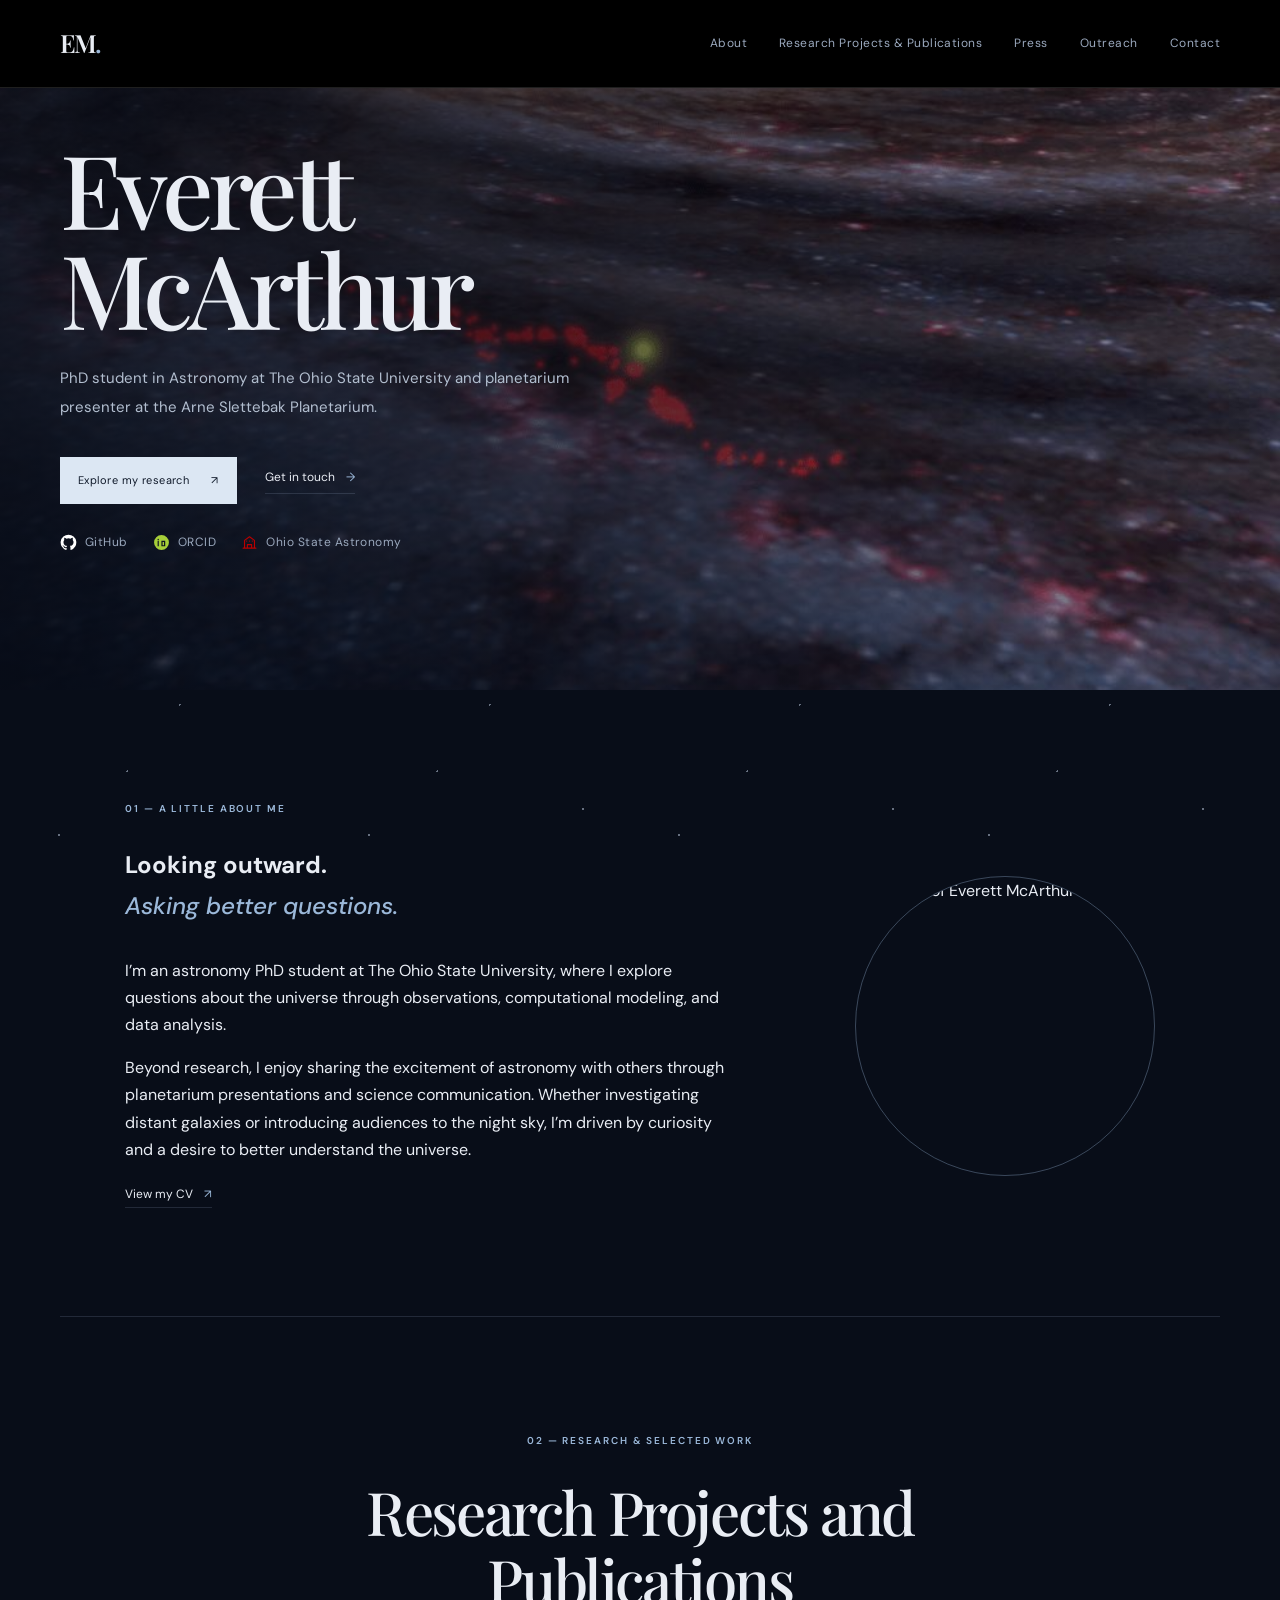
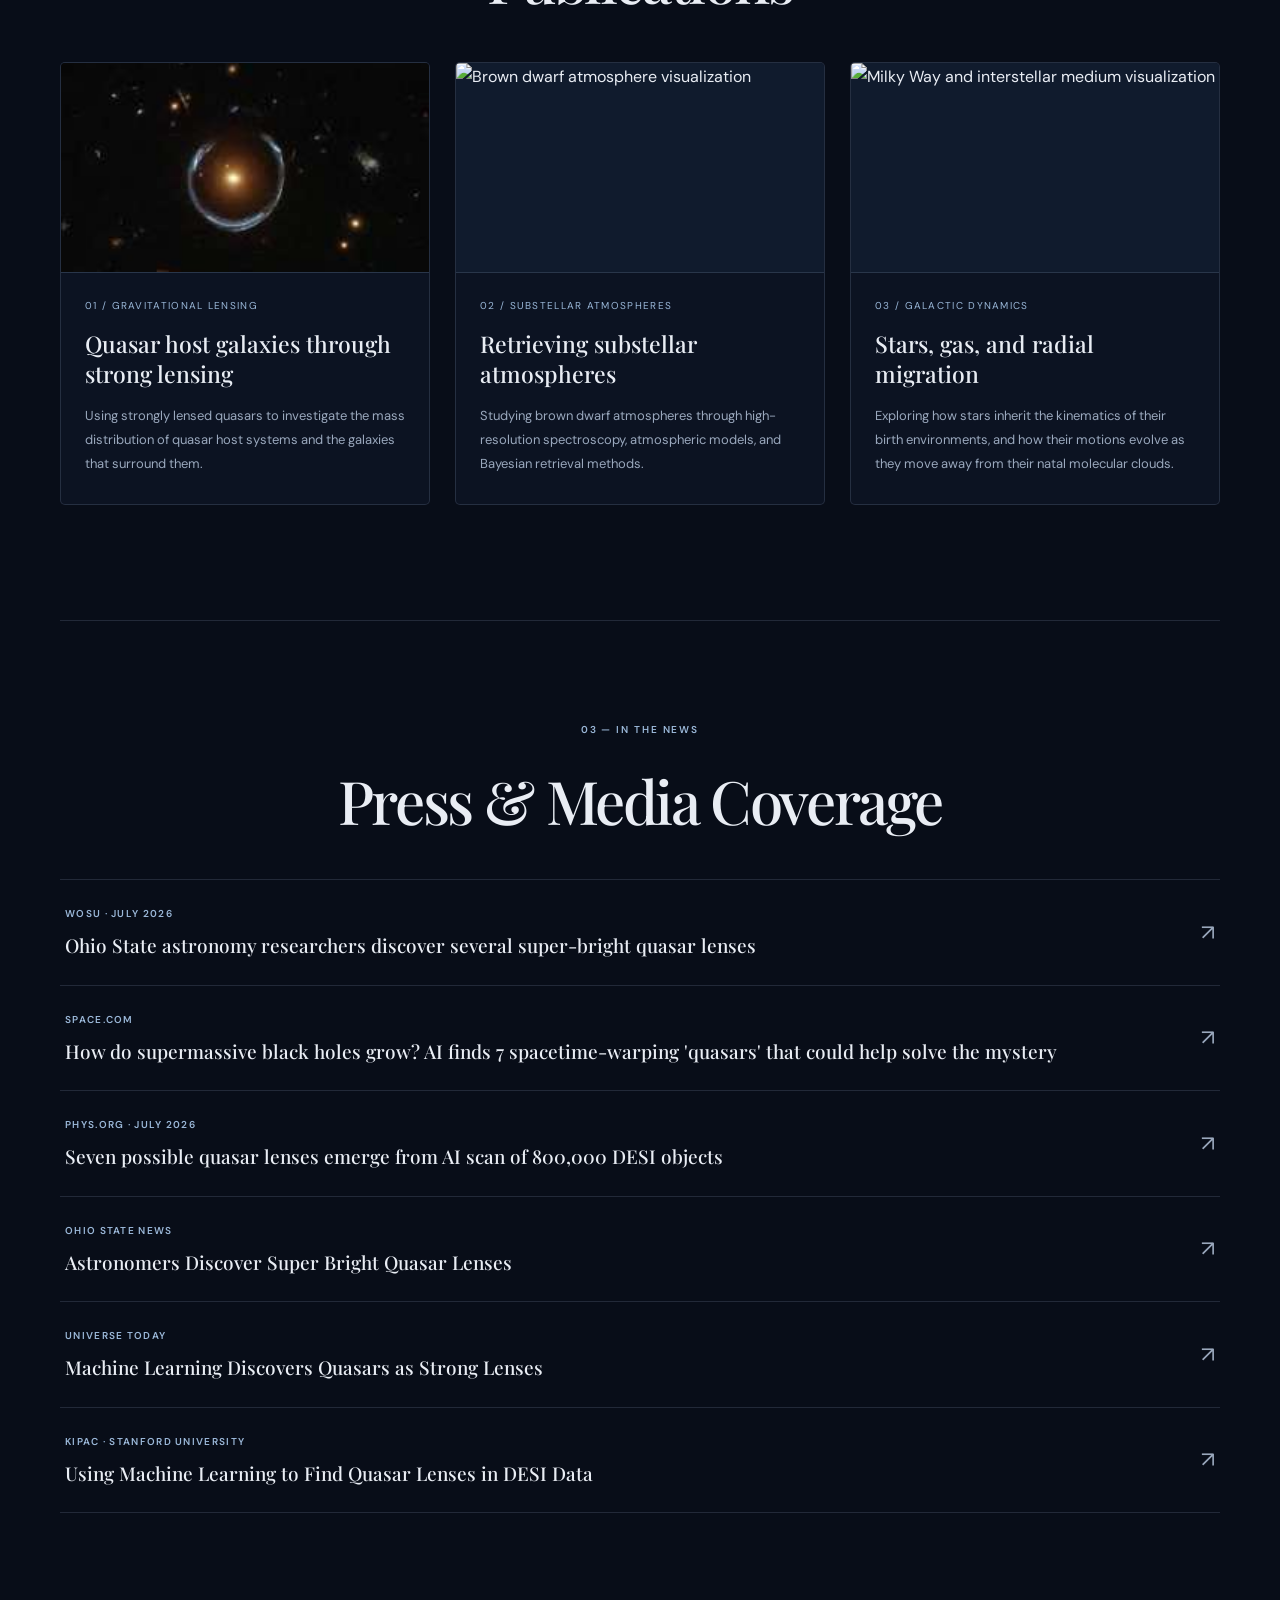
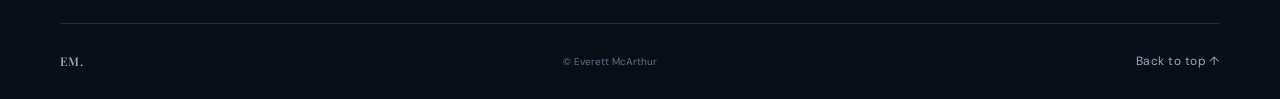
==== index.html @ ff9500bd "Replace contact link with email link and remove section" ====
<!doctype html>
<html lang="en">
<head>
  <meta charset="utf-8">
  <meta name="viewport" content="width=device-width, initial-scale=1">

  <meta name="description" content="Everett McArthur — astrophysics researcher exploring quasars, gravitational lensing, brown dwarfs, and galactic dynamics.">
  <meta name="author" content="Everett McArthur">
  <meta name="theme-color" content="#080d18">

  <meta property="og:title" content="Everett McArthur | Astrophysics">
  <meta property="og:description" content="Research, projects, and ideas in astrophysics.">
  <meta property="og:type" content="website">

  <title>Everett McArthur | Astrophysics</title>

  <link rel="icon" href="assets/favicon.svg" type="image/svg+xml">

  <link rel="preconnect" href="https://fonts.googleapis.com">
  <link rel="preconnect" href="https://fonts.gstatic.com" crossorigin>

  <link href="https://fonts.googleapis.com/css2?family=DM+Sans:wght@400;500;600&family=Playfair+Display:wght@500;600&display=swap" rel="stylesheet">

  <link rel="stylesheet" href="styles.css">
</head>

<body>

  <div class="starfield" aria-hidden="true"></div>

  <!-- HEADER -->
  <header class="site-header">
    <a class="wordmark" href="#home" aria-label="Everett McArthur home">
      EM<span>.</span>
    </a>

    <button class="menu-toggle" aria-label="Toggle navigation" aria-expanded="false">
      Menu
    </button>

    <nav class="nav" aria-label="Main navigation">
      <a href="#about">About</a>
      <a href="#research-projects">Research Projects & Publications</a>
      <a href="#press">Press</a>
      <a href="outreach.html">Outreach</a>
      <a href="mailto:mcarthur.56@osu.edu">Contact</a>
    </nav>
  </header>

  <main>

    <!-- HERO -->
    <section class="hero section-shell" id="home">

      <div class="hero-copy">

        <h1>
          Everett<br>
          McArthur
        </h1>

        <p class="hero-intro">
          PhD student in Astronomy at The Ohio State University and planetarium presenter at the Arne Slettebak Planetarium.
        </p>

        <div class="hero-actions">
          <a class="button button-primary" href="#research-projects">
            Explore my research <span aria-hidden="true">↗</span>
          </a>

          <a class="text-link" href="#contact">
            Get in touch <span aria-hidden="true">→</span>
          </a>
        </div>

        <div class="hero-socials">

          <a href="https://github.com/everettmcarthur"
             target="_blank" rel="noopener noreferrer"
             aria-label="GitHub">
            <svg viewBox="0 0 24 24" aria-hidden="true">
              <path fill="currentColor" d="M12 .9a11.1 11.1 0 0 0-3.51 21.63c.55.1.76-.24.76-.54v-2.1c-3.1.67-3.75-1.32-3.75-1.32-.5-1.28-1.24-1.62-1.24-1.62-1.01-.69.08-.68.08-.68 1.12.08 1.71 1.15 1.71 1.15 1 1.7 2.62 1.21 3.26.93.1-.72.39-1.21.71-1.49-2.48-.28-5.09-1.24-5.09-5.52 0-1.22.44-2.22 1.15-3-.12-.28-.5-1.42.11-2.96 0 0 .94-.3 3.05 1.15a10.6 10.6 0 0 1 5.55 0c2.11-1.45 3.05-1.15 3.05-1.15.61 1.54.23 2.68.11 2.96.72.78 1.15 1.78 1.15 3 0 4.29-2.61 5.23-5.1 5.51.4.35.76 1.02.76 2.06v3.05c0 .3.2.65.77.54A11.1 11.1 0 0 0 12 .9Z"/>
            </svg>
            <span>GitHub</span>
          </a>

          <a href="https://orcid.org/0009-0005-6918-034X"
             target="_blank" rel="noopener noreferrer"
             aria-label="ORCID">
            <svg viewBox="0 0 24 24" aria-hidden="true">
              <path fill="currentColor" d="M12 1.5a10.5 10.5 0 1 0 0 21 10.5 10.5 0 0 0 0-21ZM8.2 17.4H6.5V9.7h1.7v7.7ZM7.35 8.7a1 1 0 1 1 0-2 1 1 0 0 1 0 2Zm9.9 8.7h-5.4V9.7h5.4v7.7Zm-1.7-6.2h-2v4.7h2v-4.7Z"/>
            </svg>
            <span>ORCID</span>
          </a>

          <a href="https://astronomy.osu.edu/people/mcarthur.56"
             target="_blank" rel="noopener noreferrer"
             aria-label="Ohio State Astronomy profile">
            <svg viewBox="0 0 24 24" aria-hidden="true">
              <path fill="none" stroke="currentColor" stroke-width="1.6" stroke-linecap="round" stroke-linejoin="round" d="M3 20h18M5 20V9l7-5 7 5v11M9 20v-5h6v5M8 10h.01M12 10h.01M16 10h.01"/>
            </svg>
            <span>Ohio State Astronomy</span>
          </a>

        </div>

      </div>

    </section>


    <!-- ABOUT -->
    <section class="about-section section-shell" id="about">

      <p class="section-kicker">01 — A LITTLE ABOUT ME</p>

      <div class="about-grid">

        <div class="about-copy">

          <h2>
            Looking outward.<br>
            <em>Asking better questions.</em>
          </h2>

          <div class="body-copy">

            <p>
              I’m an astronomy PhD student at The Ohio State University,
              where I explore questions about the universe through
              observations, computational modeling, and data analysis.
            </p>

            <p>
              Beyond research, I enjoy sharing the excitement of astronomy
              with others through planetarium presentations and science
              communication. Whether investigating distant galaxies or
              introducing audiences to the night sky, I’m driven by curiosity
              and a desire to better understand the universe.
            </p>

            <a class="text-link"
               href="assets/everett-mcarthur-cv.pdf"
               target="_blank"
               rel="noopener noreferrer">
              View my CV <span aria-hidden="true">↗</span>
            </a>

          </div>

        </div>

        <div class="about-visual">
          <div class="profile-frame">
            <img
              src="assets/profile.jpeg"
              alt="Portrait of Everett McArthur"
              class="profile-photo"
              loading="lazy"
            >
          </div>
        </div>

      </div>

    </section>


    <!-- RESEARCH PROJECTS AND PUBLICATIONS -->
    <section class="research-projects section-shell" id="research-projects">

      <div class="section-heading">

        <p class="section-kicker">02 — RESEARCH & SELECTED WORK</p>

        <h2>
          Research Projects and Publications
        </h2>

      </div>

      <!-- RESEARCH CARD GRID -->
      <div class="research-publication-grid">

        <!-- PROJECT 1 -->
        <article class="research-card">

          <div class="research-card-image">
            <img
              src="assets/quasar-lensing.jpg"
              alt="Quasar gravitational lensing visualization"
              loading="lazy"
            >
          </div>

          <div class="research-card-content">
            <span class="project-index">01 / GRAVITATIONAL LENSING</span>

            <h3>Quasar host galaxies through strong lensing</h3>

            <p>
              Using strongly lensed quasars to investigate the mass
              distribution of quasar host systems and the galaxies
              that surround them.
            </p>
          </div>

        </article>


        <!-- PROJECT 2 -->
        <article class="research-card">

          <div class="research-card-image">
            <img
              src="assets/brown-dwarf.jpg"
              alt="Brown dwarf atmosphere visualization"
              loading="lazy"
            >
          </div>

          <div class="research-card-content">
            <span class="project-index">02 / SUBSTELLAR ATMOSPHERES</span>

            <h3>Retrieving substellar atmospheres</h3>

            <p>
              Studying brown dwarf atmospheres through high-resolution
              spectroscopy, atmospheric models, and Bayesian retrieval
              methods.
            </p>
          </div>

        </article>


        <!-- PROJECT 3 -->
        <article class="research-card">

          <div class="research-card-image">
            <img
              src="assets/galactic-dynamics.jpg"
              alt="Milky Way and interstellar medium visualization"
              loading="lazy"
            >
          </div>

          <div class="research-card-content">
            <span class="project-index">03 / GALACTIC DYNAMICS</span>

            <h3>Stars, gas, and radial migration</h3>

            <p>
              Exploring how stars inherit the kinematics of their birth
              environments, and how their motions evolve as they move
              away from their natal molecular clouds.
            </p>
          </div>

        </article>

      </div>

    </section>


    <!-- PRESS & MEDIA -->
    <section class="press section-shell" id="press">

      <div class="section-heading">

        <p class="section-kicker">03 — IN THE NEWS</p>

        <h2>
          Press & Media Coverage
        </h2>

      </div>

      <div class="press-list">

        <article class="press-item">
          <div class="press-content">
            <span class="press-source">WOSU · JULY 2026</span>
            <h3>
              <a href="https://www.wosu.org/2026-07-30/ohio-state-astronomy-researchers-discover-several-super-bright-quasar-lenses?_amp=true"
                 target="_blank" rel="noopener noreferrer">
                Ohio State astronomy researchers discover several super-bright quasar lenses
              </a>
            </h3>
          </div>
          <a class="press-link"
             href="https://www.wosu.org/2026-07-30/ohio-state-astronomy-researchers-discover-several-super-bright-quasar-lenses?_amp=true"
             target="_blank" rel="noopener noreferrer"
             aria-label="Read WOSU article">↗</a>
        </article>

        <article class="press-item">
          <div class="press-content">
            <span class="press-source">SPACE.COM</span>
            <h3>
              <a href="https://www.space.com/astronomy/black-holes/how-do-supermassive-black-holes-grow-ai-finds-7-spacetime-warping-quasars-that-could-help-solve-the-mystery"
                 target="_blank" rel="noopener noreferrer">
                How do supermassive black holes grow? AI finds 7 spacetime-warping 'quasars' that could help solve the mystery
              </a>
            </h3>
          </div>
          <a class="press-link"
             href="https://www.space.com/astronomy/black-holes/how-do-supermassive-black-holes-grow-ai-finds-7-spacetime-warping-quasars-that-could-help-solve-the-mystery"
             target="_blank" rel="noopener noreferrer"
             aria-label="Read Space.com article">↗</a>
        </article>

        <article class="press-item">
          <div class="press-content">
            <span class="press-source">PHYS.ORG · JULY 2026</span>
            <h3>
              <a href="https://phys.org/news/2026-07-quasar-lenses-emerge-ai-scan.html/"
                 target="_blank" rel="noopener noreferrer">
                Seven possible quasar lenses emerge from AI scan of 800,000 DESI objects
              </a>
            </h3>
          </div>
          <a class="press-link"
             href="https://phys.org/news/2026-07-quasar-lenses-emerge-ai-scan.html/"
             target="_blank" rel="noopener noreferrer"
             aria-label="Read Phys.org article">↗</a>
        </article>

        <article class="press-item">
          <div class="press-content">
            <span class="press-source">OHIO STATE NEWS</span>
            <h3>
              <a href="https://news.osu.edu/astronomers-discover-super-bright-quasar-lenses/"
                 target="_blank" rel="noopener noreferrer">
                Astronomers Discover Super Bright Quasar Lenses
              </a>
            </h3>
          </div>
          <a class="press-link"
             href="https://news.osu.edu/astronomers-discover-super-bright-quasar-lenses/"
             target="_blank" rel="noopener noreferrer"
             aria-label="Read Ohio State article">↗</a>
        </article>

        <article class="press-item">
          <div class="press-content">
            <span class="press-source">UNIVERSE TODAY</span>
            <h3>
              <a href="https://www.universetoday.com/articles/machine-learning-discovers-quasars-acting-as-lenses"
                 target="_blank" rel="noopener noreferrer">
                Machine Learning Discovers Quasars as Strong Lenses
              </a>
            </h3>
          </div>
          <a class="press-link"
             href="https://www.universetoday.com/articles/machine-learning-discovers-quasars-acting-as-lenses"
             target="_blank" rel="noopener noreferrer"
             aria-label="Read Universe Today article">↗</a>
        </article>

        <article class="press-item">
          <div class="press-content">
            <span class="press-source">KIPAC · STANFORD UNIVERSITY</span>
            <h3>
              <a href="https://kipac.stanford.edu/news/using-machine-learning-find-quasar-lenses-desi-data"
                 target="_blank" rel="noopener noreferrer">
                Using Machine Learning to Find Quasar Lenses in DESI Data
              </a>
            </h3>
          </div>
          <a class="press-link"
             href="https://kipac.stanford.edu/news/using-machine-learning-find-quasar-lenses-desi-data"
             target="_blank" rel="noopener noreferrer"
             aria-label="Read KIPAC article">↗</a>
        </article>

      </div>

    </section>
  </main>


  <!-- FOOTER -->
  <footer class="site-footer">

    <a class="wordmark" href="#home">
      EM<span>.</span>
    </a>

    <p>© <span id="year"></span> Everett McArthur</p>

    <a href="#home">Back to top ↑</a>

  </footer>

  <script src="script.js"></script>

</body>
</html>
---- styles.css ----
:root {
  --bg: #080d18;
  --bg-soft: #0d1524;
  --panel: #101b2d;
  --text: #e9edf4;
  --muted: #9aa8bd;
  --dim: #64738a;
  --line: rgba(173, 194, 224, .16);
  --accent: #9bb8d9;
  --serif: "Playfair Display", Georgia, serif;
  --sans: "DM Sans", Arial, sans-serif;
  --max: 1160px;
}

/* GLOBAL */
* {
  box-sizing: border-box;
}

html {
  scroll-behavior: smooth;
}

body {
  margin: 0;
  background: var(--bg);
  color: var(--text);
  font-family: var(--sans);
  line-height: 1.7;
  overflow-x: hidden;
}

a {
  color: inherit;
  text-decoration: none;
}

h1, h2, h3, p {
  margin-top: 0;
}

h1 em, h2 em {
  color: var(--accent);
  font-weight: 500;
}

.section-shell {
  width: min(var(--max), calc(100% - 64px));
  margin-left: auto;
  margin-right: auto;
}

/* STARFIELD */
.starfield {
  position: fixed;
  inset: 0;
  pointer-events: none;
  z-index: -1;
  opacity: .45;
  background-image:
    radial-gradient(1px 1px at 8% 14%, #dce8ff 99%, transparent),
    radial-gradient(1px 1px at 72% 21%, #dce8ff 99%, transparent),
    radial-gradient(1px 1px at 41% 66%, #dce8ff 99%, transparent),
    radial-gradient(1px 1px at 88% 79%, #dce8ff 99%, transparent),
    radial-gradient(1px 1px at 19% 88%, #dce8ff 99%, transparent),
    radial-gradient(1px 1px at 58% 43%, #dce8ff 99%, transparent);
  background-size: 310px 290px;
}

/* HEADER */
.site-header {
  width: 100%;
  height: 88px;
  margin: 0;
  padding: 0 max(32px, calc((100vw - 1160px) / 2));
  display: flex;
  align-items: center;
  justify-content: space-between;
  background: #000;
  border-bottom: 1px solid rgba(255, 255, 255, .12);
  position: fixed;
  top: 0;
  left: 0;
  right: 0;
  z-index: 1000;
}

.wordmark {
  font-family: var(--serif);
  font-size: 25px;
  letter-spacing: -.08em;
  font-weight: 600;
}

.wordmark span {
  color: var(--accent);
}

.nav {
  display: flex;
  gap: 32px;
}

.nav a,
.site-footer a {
  color: var(--muted);
  font-size: 12px;
  letter-spacing: .04em;
  transition: color .2s;
}

.nav a:hover,
.site-footer a:hover {
  color: var(--text);
}

.menu-toggle {
  display: none;
  background: none;
  border: 1px solid var(--line);
  color: var(--text);
  padding: 8px 12px;
  border-radius: 3px;
}
/* HERO */
.hero {
  min-height: 690px;
  position: relative;
  display: flex;
  align-items: center;
  padding: 80px 65px;
  isolation: isolate;
  background-image:
    linear-gradient(
      90deg,
      rgba(8, 13, 24, .88) 0%,
      rgba(8, 13, 24, .65) 48%,
      rgba(8, 13, 24, .22) 100%
    ),
    url("assets/milky-way.jpg");
  background-size: cover;
  background-position: center 48%;
  background-repeat: no-repeat;
}

.hero-copy {
  position: relative;
  z-index: 2;
  max-width: 700px;
}

h1 {
  font: 500 clamp(64px, 8vw, 108px)/.98 var(--serif);
  letter-spacing: -.055em;
  margin: 0 0 26px;
}

.hero-intro {
  color: #b3bfd0;
  max-width: 510px;
  font-size: 15px;
  line-height: 1.9;
}

.hero-actions {
  display: flex;
  align-items: center;
  gap: 28px;
  margin-top: 36px;
}

.button {
  display: inline-flex;
  gap: 22px;
  align-items: center;
  padding: 13px 17px;
  font-size: 11px;
  letter-spacing: .04em;
  border: 1px solid var(--line);
  transition: .2s;
}

.button-primary {
  background: #dce7f3;
  color: #101a2a;
  border-color: #dce7f3;
}

.button-primary:hover {
  background: white;
  transform: translateY(-2px);
}

.text-link {
  color: var(--text);
  font-size: 12px;
  border-bottom: 1px solid var(--line);
  padding-bottom: 5px;
}

.text-link span {
  color: var(--accent);
  margin-left: 8px;
}

/* HERO SOCIAL LINKS */
.hero-socials {
  display: flex;
  align-items: center;
  flex-wrap: wrap;
  gap: 25px;
  margin-top: 28px;
}

.hero-socials a {
  display: inline-flex;
  align-items: center;
  gap: 8px;
  color: var(--muted);
  font-size: 12px;
  letter-spacing: .04em;
  transition: color .25s ease;
}

.hero-socials a:hover {
  color: var(--accent);
}

.hero-socials svg {
  width: 17px;
  height: 17px;
  flex-shrink: 0;
}

.hero-socials a:nth-child(1) svg {
  color: #ffffff;
}

.hero-socials a:nth-child(2) svg {
  color: #A6CE39;
}

.hero-socials a:nth-child(3) svg {
  color: #BB0000;
}

.hero-socials a:hover svg {
  filter: brightness(1.25);
}

/* SECTION LABELS */
.section-kicker {
  color: var(--accent);
  font-size: 10px;
  letter-spacing: .19em;
  font-weight: 600;
  margin-bottom: 28px;
}

/* ABOUT SECTION */
.about-section {
  padding: 110px 65px;
}

.about-grid {
  display: grid;
  grid-template-columns: 1.3fr 0.7fr;
  align-items: center;
  gap: 80px;
  max-width: 1160px;
  margin: 0 auto;
}

.about-copy {
  text-align: left;
  max-width: 680px;
}

.about-copy h2 {
  margin-bottom: 30px;
}

.about-visual {
  display: flex;
  justify-content: flex-end;
  align-items: center;
}

.profile-frame {
  width: 300px;
  height: 300px;
  border-radius: 50%;
  overflow: hidden;
  border: 1px solid rgba(155, 184, 217, 0.35);
}

.profile-photo {
  width: 100%;
  height: 100%;
  display: block;
  object-fit: cover;
  object-position: center 35%;
}

/* MOBILE */
@media (max-width: 768px) {
  .about-grid {
    grid-template-columns: 1fr;
    gap: 40px;
  }

  .about-visual {
    justify-content: center;
  }

  .profile-frame {
    width: 240px;
    height: 240px;
  }

  .about-section {
    padding: 75px 25px;
  }
}

/* RESEARCH PROJECTS */
.research-projects {
  padding-top: 115px;
  padding-bottom: 115px;
  border-top: 1px solid var(--line);
}

.research-projects .section-heading {
  max-width: 850px;
  margin: 0 auto 48px;
  text-align: center;
}

.section-heading h2 {
  font: 500 clamp(38px, 5vw, 60px)/1.14 var(--serif);
  letter-spacing: -.04em;
  margin: 25px 0 0;
}

.research-publication-grid {
  display: grid;
  grid-template-columns: repeat(3, minmax(0, 1fr));
  gap: 25px;
  align-items: stretch;
}

.research-card {
  overflow: hidden;
  display: flex;
  flex-direction: column;
  min-width: 0;
  border: 1px solid var(--line);
  border-radius: 5px;
  background: rgba(14, 23, 39, .72);
  transition: transform .25s ease, border-color .25s ease;
}

.research-card:hover {
  transform: translateY(-5px);
  border-color: rgba(140, 170, 205, .5);
}

.research-card-image {
  width: 100%;
  height: 210px;
  overflow: hidden;
  background: var(--panel);
  border-bottom: 1px solid var(--line);
}

.research-card-image img {
  display: block;
  width: 100%;
  height: 100%;
  object-fit: cover;
  transition: transform .4s ease;
}

.research-card:hover .research-card-image img {
  transform: scale(1.04);
}

.research-card-content {
  padding: 25px 24px 28px;
  flex: 1;
}

.project-index {
  display: block;
  color: var(--accent);
  font-size: 10px;
  letter-spacing: 1.3px;
  line-height: 1.6;
}

.research-card-content h3 {
  font: 500 23px/1.3 var(--serif);
  margin: 15px 0;
}

.research-card-content p {
  color: var(--muted);
  font-size: 13px;
  line-height: 1.85;
  margin-bottom: 0;
}

/* PRESS & MEDIA */
.press {
  padding-top: 100px;
  padding-bottom: 110px;
  border-top: 1px solid var(--line);
}

.press .section-heading {
  text-align: center;
  margin-bottom: 45px;
}

.press-list {
  margin-top: 45px;
  border-top: 1px solid var(--line);
}

.press-item {
  display: flex;
  align-items: center;
  justify-content: space-between;
  gap: 25px;
  padding: 25px 5px;
  border-bottom: 1px solid var(--line);
  transition: padding .25s ease;
}

.press-item:hover {
  padding-left: 12px;
  padding-right: 12px;
}

.press-source {
  display: block;
  margin-bottom: 9px;
  color: var(--accent);
  font-size: 10px;
  font-weight: 600;
  letter-spacing: .13em;
}

.press-item h3 {
  margin: 0;
  font-family: var(--serif);
  font-size: 19px;
  font-weight: 500;
  line-height: 1.5;
}

.press-item h3 a {
  color: var(--text);
  transition: color .25s ease;
}

.press-item h3 a:hover {
  color: var(--accent);
}

.press-link {
  flex-shrink: 0;
  color: var(--muted);
  font-size: 22px;
  transition: color .25s ease, transform .25s ease;
}

.press-link:hover {
  color: var(--accent);
  transform: translate(3px, -3px);
}

/* OUTREACH */
.outreach {
  padding-top: 90px;
  padding-bottom: 110px;
  border-top: 1px solid var(--line);
}

.outreach-grid {
  display: grid;
  grid-template-columns: minmax(0, 1fr) minmax(0, 1fr);
  gap: 65px;
  align-items: center;
}

.outreach-image {
  width: 100%;
  overflow: hidden;
  border: 1px solid var(--line);
  border-radius: 4px;
  background: var(--panel);
}

.outreach-image img {
  display: block;
  width: 100%;
  height: 390px;
  object-fit: cover;
  object-position: center;
}

.outreach-copy h2 {
  margin-top: 0;
  margin-bottom: 25px;
  font: 500 42px/1.2 var(--serif);
}

.outreach-copy .body-copy {
  max-width: none;
}

.outreach-copy .body-copy p {
  color: var(--muted);
  font-size: 14px;
  line-height: 1.9;
  margin-bottom: 18px;
}

/* CONTACT */
.contact {
  padding-top: 115px;
  padding-bottom: 115px;
  border-top: 1px solid var(--line);
}

.contact-inner {
  max-width: 650px;
  margin: 28px auto 0;
  text-align: center;
}

.contact-inner h2 {
  font: 500 clamp(38px, 5vw, 60px)/1.14 var(--serif);
  letter-spacing: -.04em;
}

.contact-inner p {
  max-width: 420px;
  margin: 22px auto 28px;
  color: var(--muted);
  font-size: 13px;
}

/* FOOTER */
.site-footer {
  width: min(var(--max), calc(100% - 64px));
  margin: auto;
  padding: 27px 0;
  border-top: 1px solid var(--line);
  display: flex;
  align-items: center;
  justify-content: space-between;
}

.site-footer p {
  color: var(--dim);
  font-size: 10px;
  margin: 0;
}

/* TABLET */
@media (max-width: 950px) {
  .research-publication-grid {
    grid-template-columns: repeat(2, minmax(0, 1fr));
  }

  .about-grid {
    gap: 40px;
  }

  .about-visual .profile-frame {
    width: 250px;
    height: 250px;
  }
}

/* MOBILE */
@media (max-width: 760px) {
  .site-header,
  .section-shell,
  .site-footer {
    width: calc(100% - 40px);
  }
  .site-header {
    height: 72px;
    padding: 0 20px;
  }
  .menu-toggle {
    display: block;
  }

  .nav {
    display: none;
    position: absolute;
    z-index: 20;
    top: 72px;
    left: 20px;
    right: 20px;
    padding: 18px;
    background: #101b2d;
    border: 1px solid var(--line);
    flex-direction: column;
    gap: 16px;
  }

  .nav.open {
    display: flex;
  }

  .hero {
    min-height: 620px;
    padding: 65px 25px;
    background-position: center;
  }

  h1 {
    font-size: clamp(58px, 13vw, 82px);
  }

  .hero-intro {
    font-size: 14px;
  }

  .hero-actions {
    flex-wrap: wrap;
    gap: 20px;
  }

  .hero-socials {
    gap: 18px;
  }

  .about-section {
    padding-top: 70px;
    padding-bottom: 75px;
  }

  .about-grid {
    grid-template-columns: 1fr;
    gap: 35px;
  }

  .about-visual .profile-frame {
    width: 230px;
    height: 230px;
  }

  .research-projects,
  .press,
  .outreach,
  .contact {
    padding-top: 75px;
    padding-bottom: 75px;
  }

  .research-publication-grid {
    grid-template-columns: 1fr;
    gap: 22px;
  }

  .research-card-image {
    height: 220px;
  }

  .research-card-content h3 {
    font-size: 22px;
  }

  .press-item h3 {
    font-size: 16px;
  }

  .outreach-grid {
    grid-template-columns: 1fr;
    gap: 30px;
  }

  .outreach-image img {
    height: 300px;
  }

  .outreach-copy h2 {
    font-size: 34px;
  }

  .site-footer {
    flex-wrap: wrap;
    gap: 15px;
  }
}

/* FULL-BLEED HERO BACKGROUND */
.hero.section-shell {
  width: 100%;
  max-width: none;
  margin: 0;
  padding-left: max(32px, calc((100vw - 1160px) / 2));
  padding-right: max(32px, calc((100vw - 1160px) / 2));
  border-radius: 0;
}


/* DEDICATED OUTREACH PAGE */

.outreach-page {
  padding-top: 100px;
  padding-bottom: 120px;
  min-height: 75vh;
}

.outreach-page-title {
  font: 500 clamp(54px, 7vw, 88px)/1.08 var(--serif);
  letter-spacing: -.05em;
  margin-bottom: 65px;
}

.outreach-page-grid {
  display: grid;
  grid-template-columns: 1.1fr 0.9fr;
  gap: 65px;
  align-items: center;
}

.outreach-page-image {
  width: 100%;
  overflow: hidden;
  border: 1px solid var(--line);
  border-radius: 4px;
}

.outreach-page-image img {
  display: block;
  width: 100%;
  height: 480px;
  object-fit: cover;
  object-position: center;
}

.outreach-page-copy {
  max-width: 540px;
}

.outreach-page-copy p {
  color: var(--muted);
  font-size: 15px;
  line-height: 2;
  margin-bottom: 25px;
}

@media (max-width: 760px) {
  .outreach-page {
    padding-top: 75px;
    padding-bottom: 80px;
  }

  .outreach-page-title {
    margin-bottom: 40px;
  }

  .outreach-page-grid {
    grid-template-columns: 1fr;
    gap: 30px;
  }

  .outreach-page-image img {
    height: 320px;
  }
}
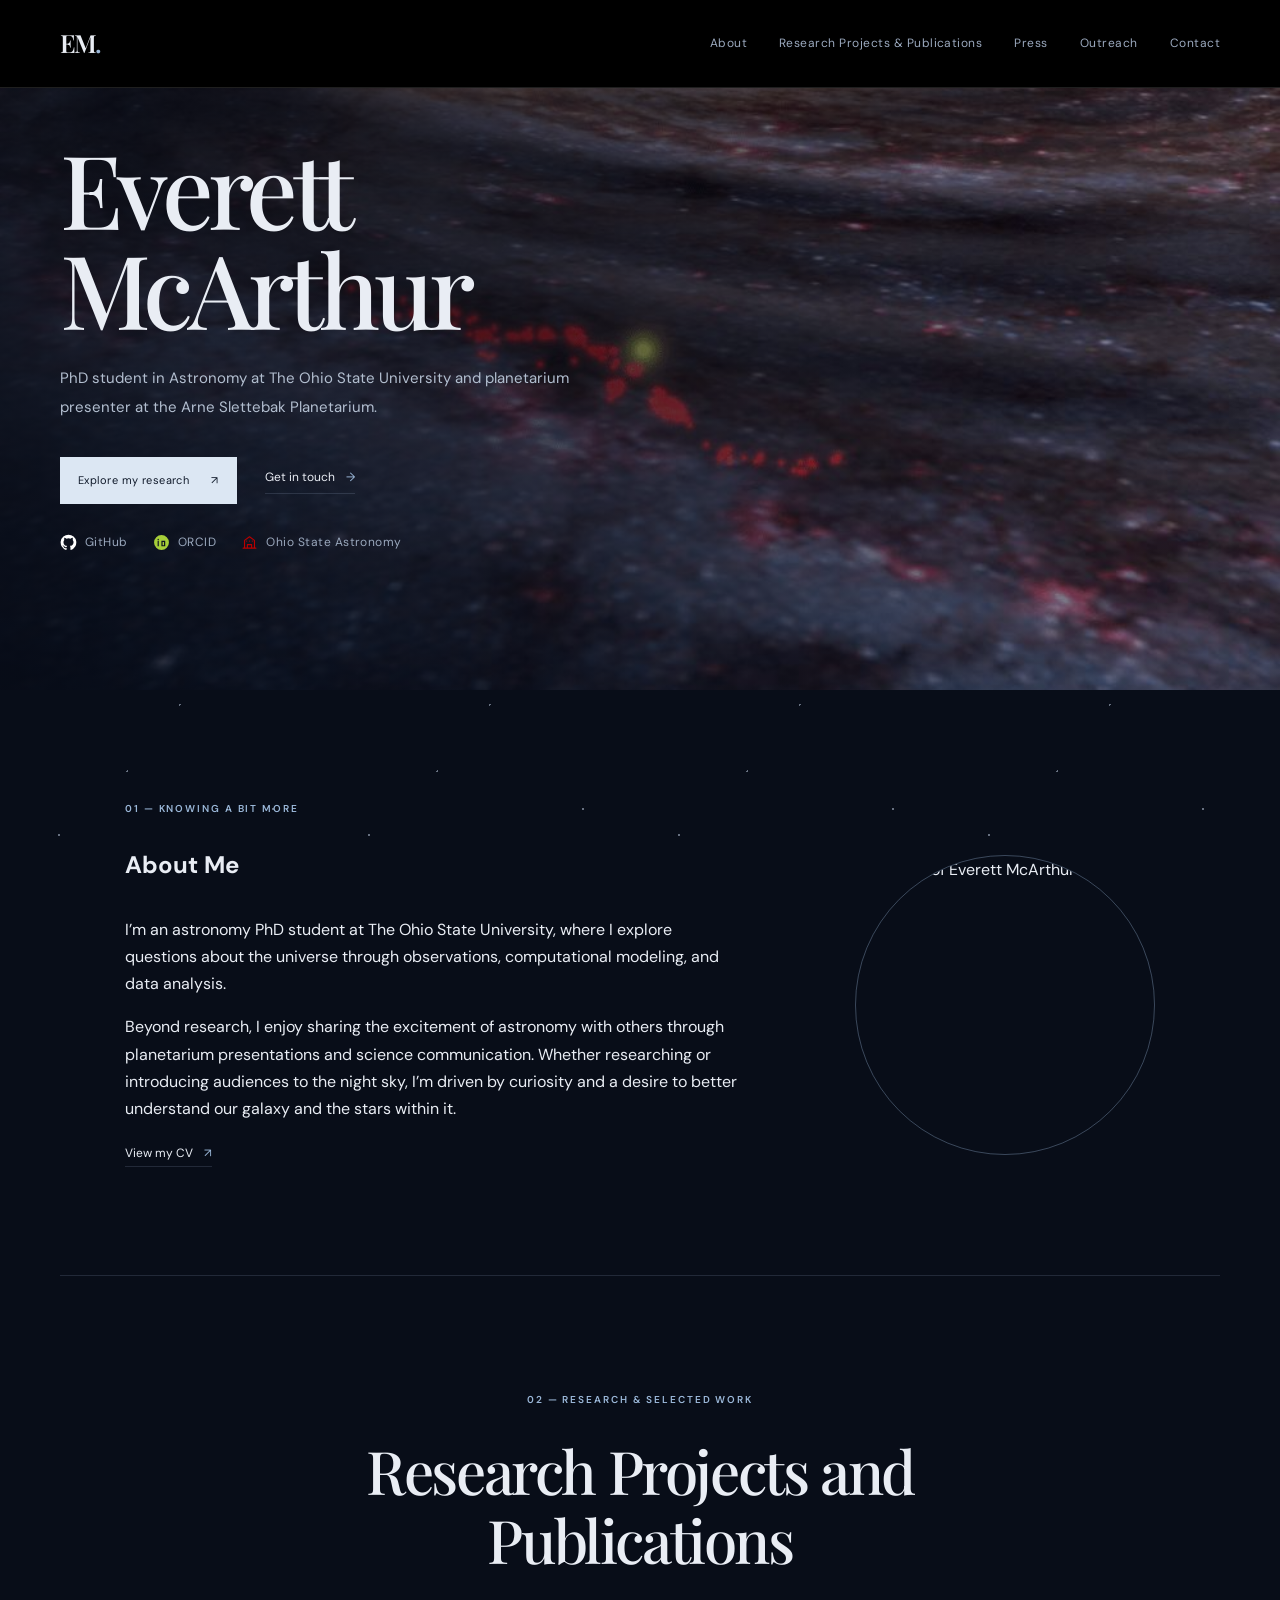
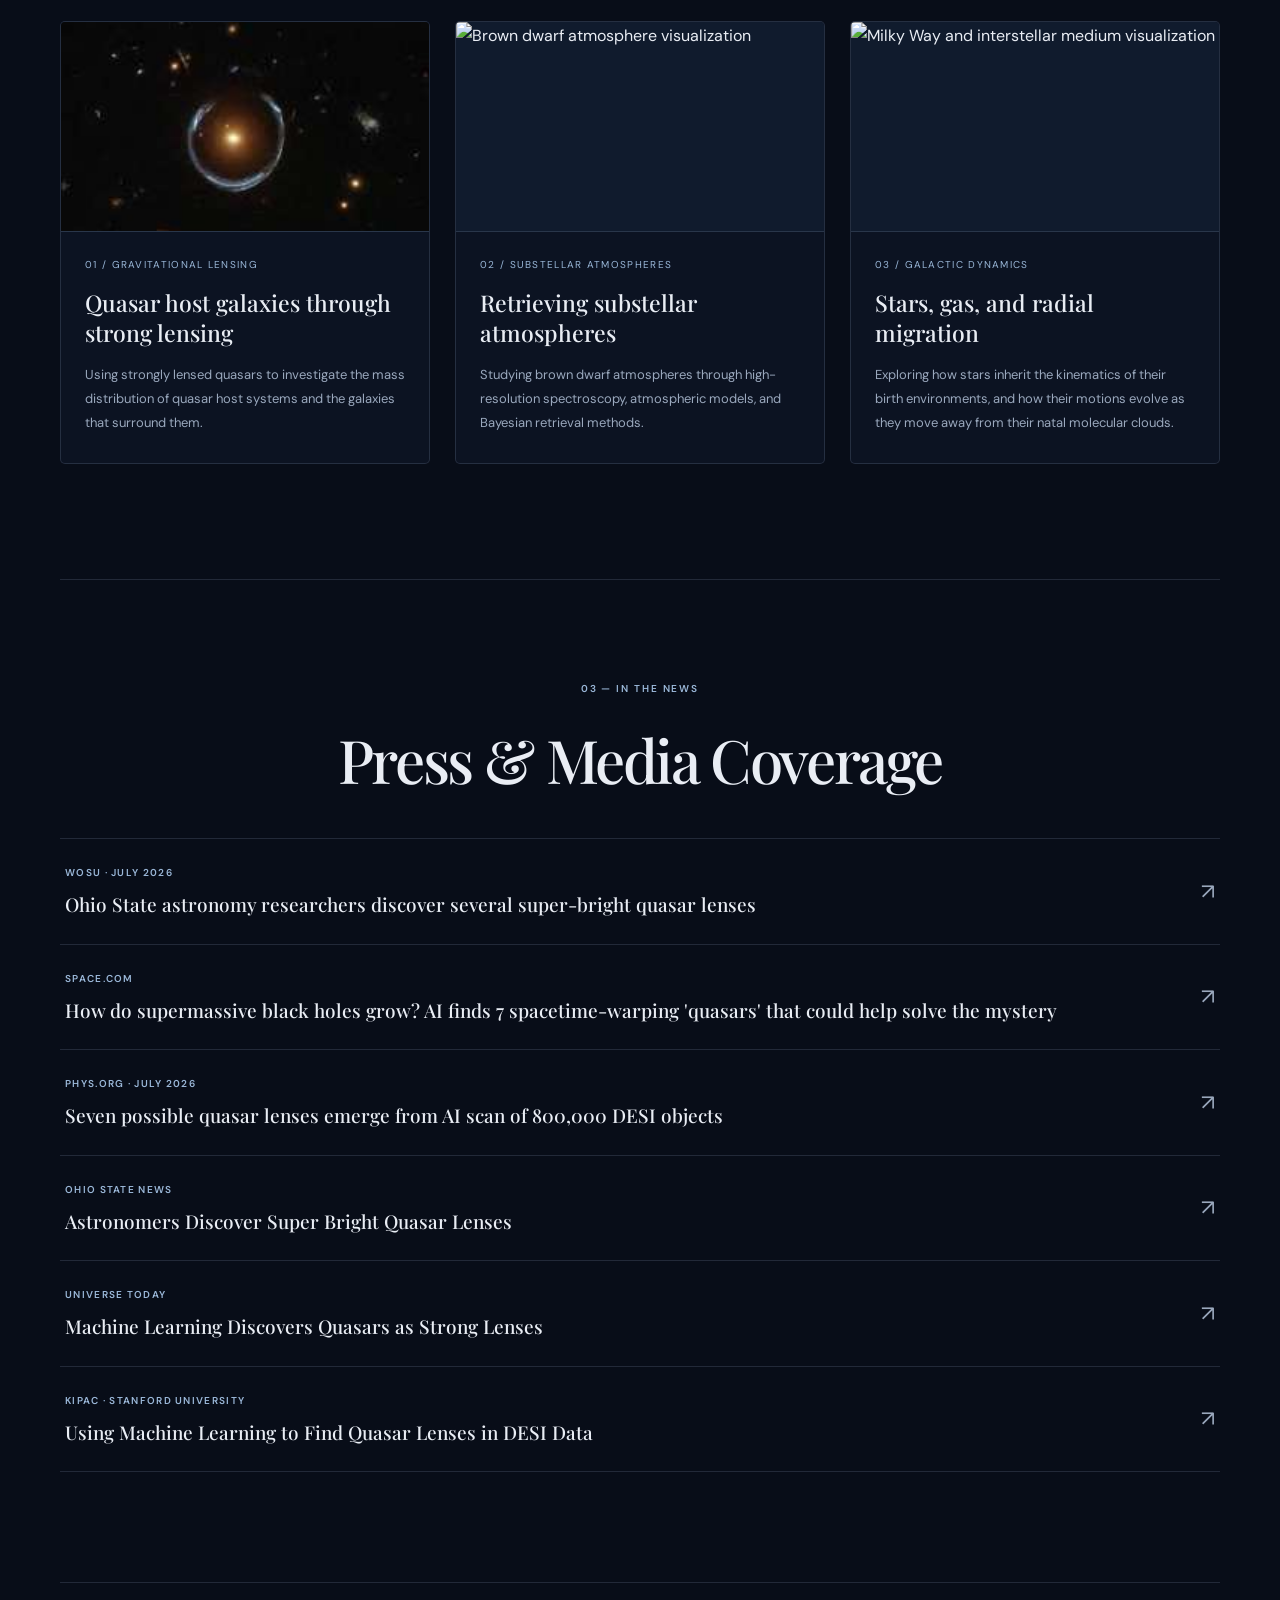
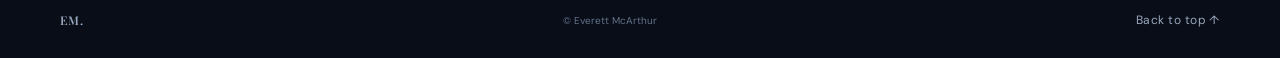
==== commit 8609ede4: "Revise about section text for clarity and engagement Updated text in the about section to reflect a " ====
--- a/index.html
+++ b/index.html
@@ -113,15 +113,14 @@
     <!-- ABOUT -->
     <section class="about-section section-shell" id="about">
 
-      <p class="section-kicker">01 — A LITTLE ABOUT ME</p>
+      <p class="section-kicker">01 — KNOWING A BIT MORE</p>
 
       <div class="about-grid">
 
         <div class="about-copy">
 
           <h2>
-            Looking outward.<br>
-            <em>Asking better questions.</em>
+            About Me<br>
           </h2>
 
           <div class="body-copy">
@@ -135,9 +134,9 @@
             <p>
               Beyond research, I enjoy sharing the excitement of astronomy
               with others through planetarium presentations and science
-              communication. Whether investigating distant galaxies or
+              communication. Whether researching or
               introducing audiences to the night sky, I’m driven by curiosity
-              and a desire to better understand the universe.
+              and a desire to better understand our galaxy and the stars within it.
             </p>
 
             <a class="text-link"
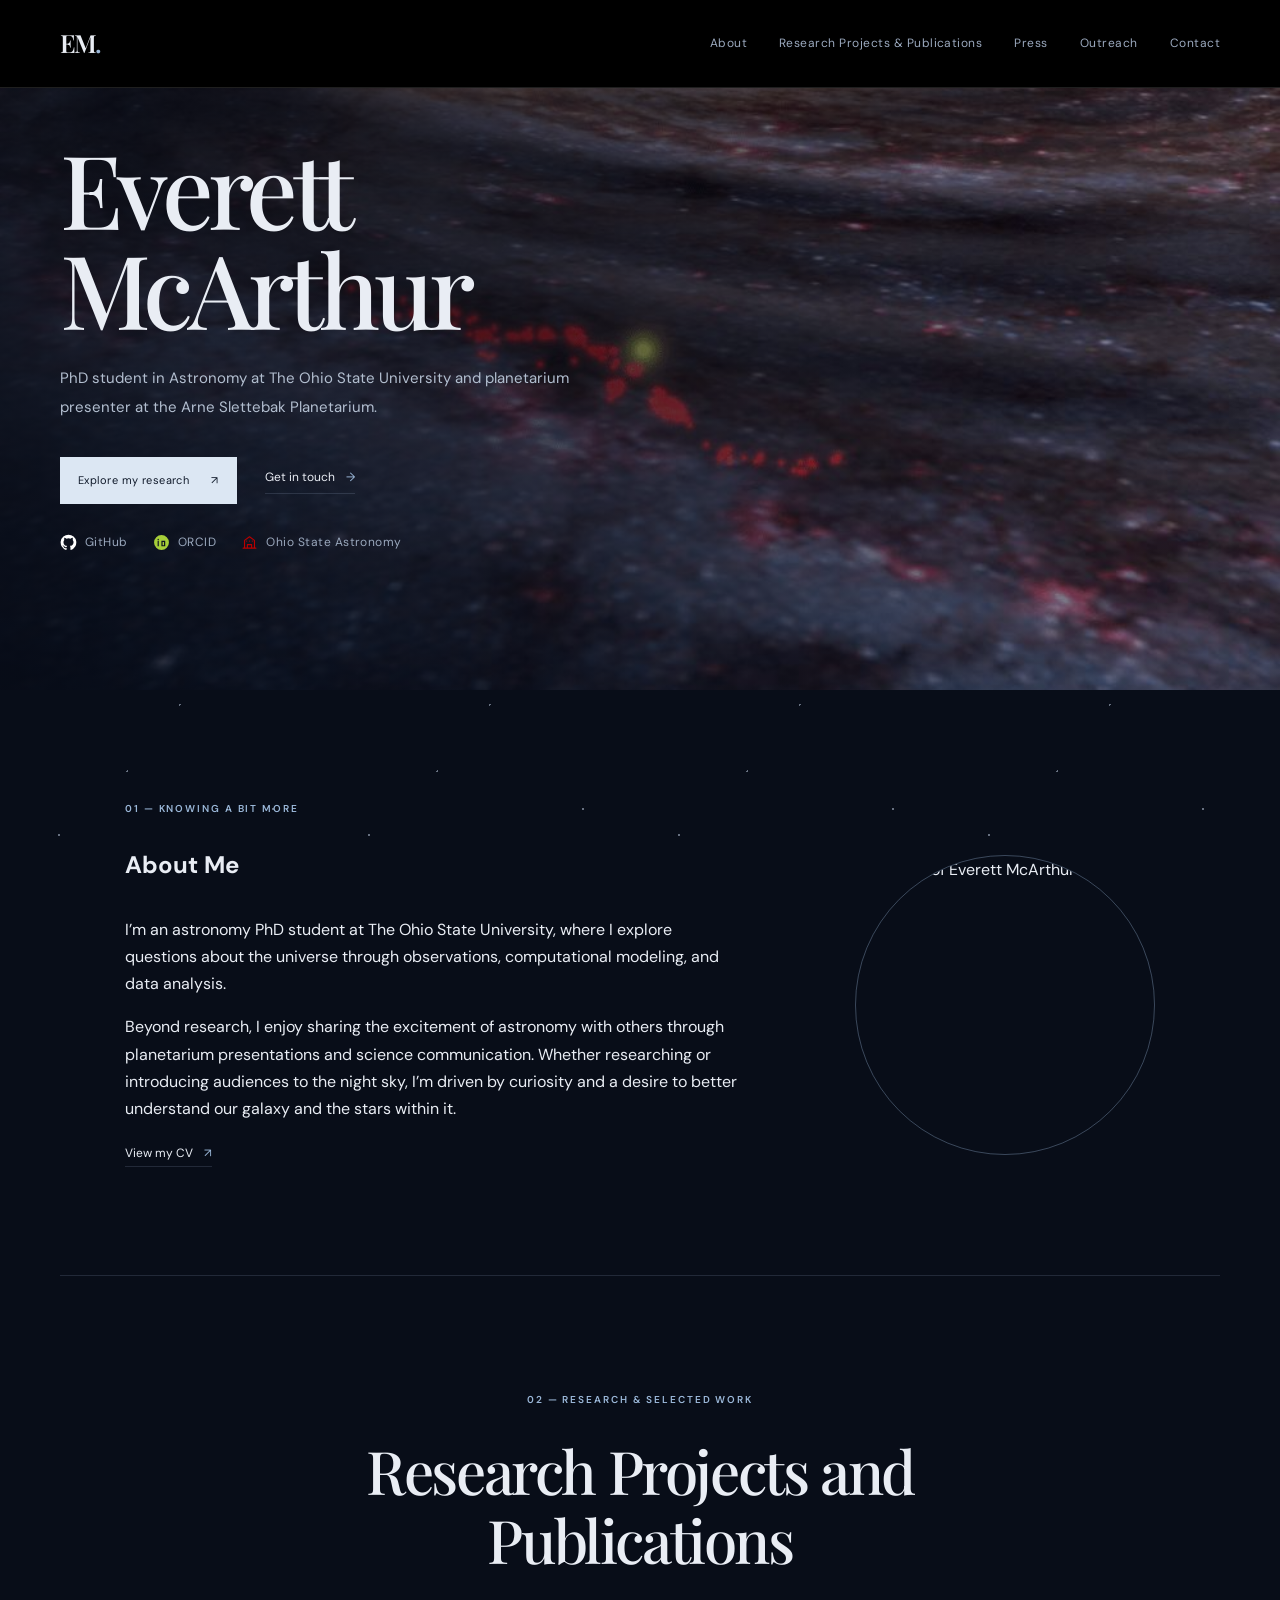
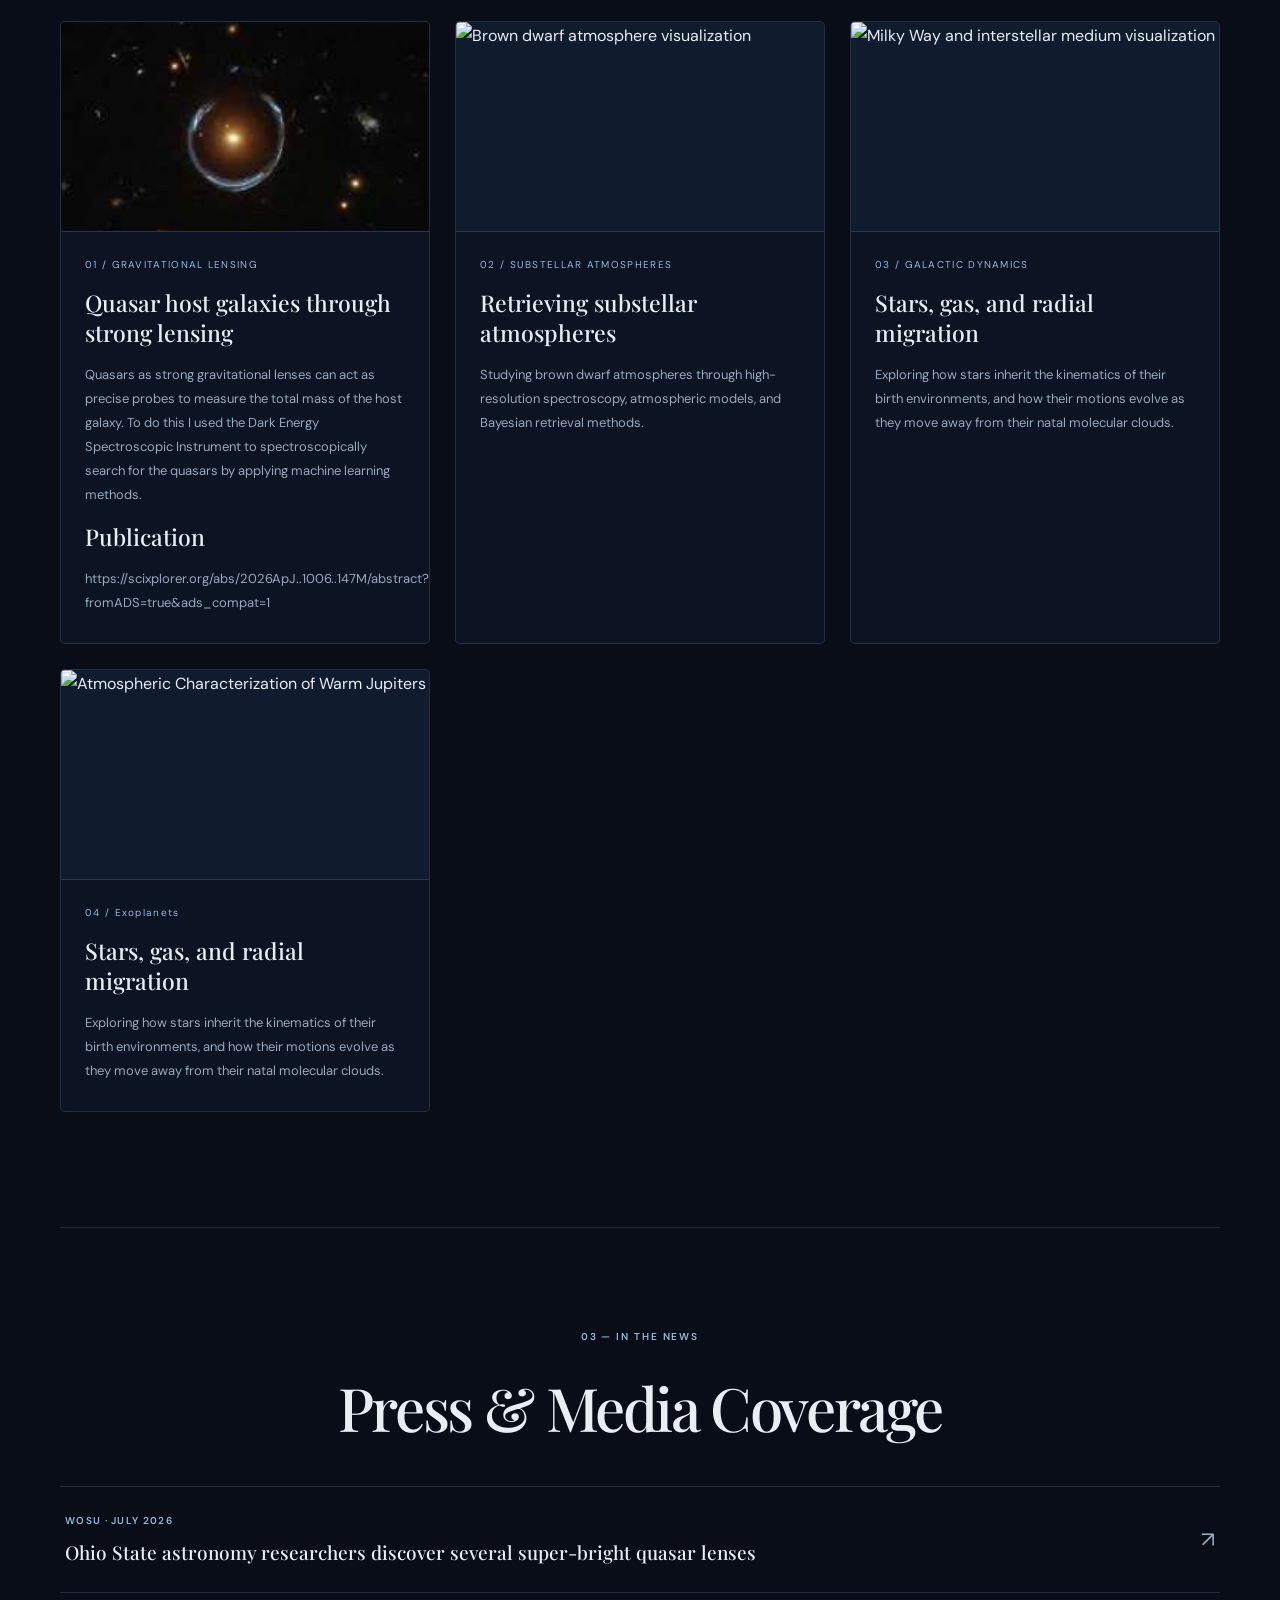
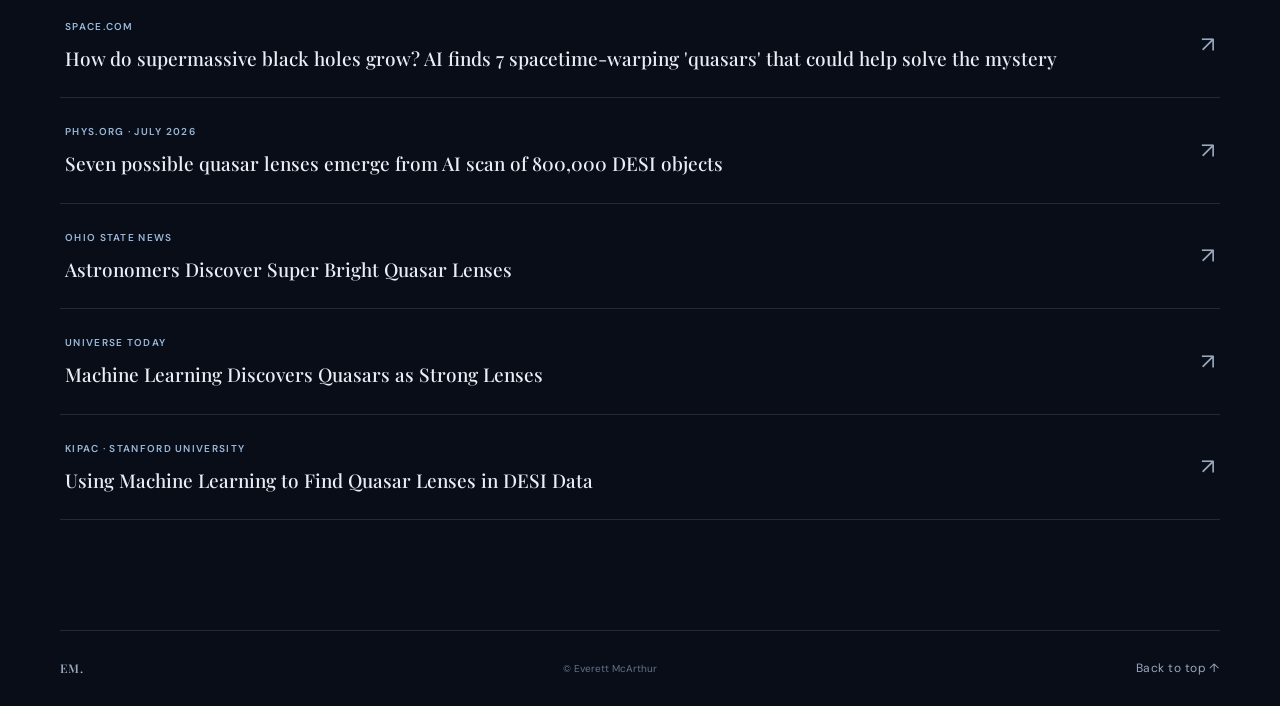
==== commit 3516a9c4: "Revise quasar description and add exoplanet research card Updated the description of quasar host gal" ====
--- a/index.html
+++ b/index.html
@@ -199,9 +199,15 @@
             <h3>Quasar host galaxies through strong lensing</h3>
 
             <p>
-              Using strongly lensed quasars to investigate the mass
-              distribution of quasar host systems and the galaxies
-              that surround them.
+              Quasars as strong gravitational lenses can act 
+              as precise probes to measure the total mass of the host galaxy.
+              To do this I used the Dark Energy Spectroscopic Instrument
+              to spectroscopically search for the quasars by applying machine learning methods.
+            </p>
+
+            <h3>Publication</h3>
+            <p>
+              https://scixplorer.org/abs/2026ApJ..1006..147M/abstract?fromADS=true&ads_compat=1
             </p>
           </div>
 
@@ -259,6 +265,30 @@
 
         </article>
 
+        <article class="research-card">
+
+          <div class="research-card-image">
+            <img
+              src="assets/galactic-dynamics.jpg"
+              alt="Atmospheric Characterization of Warm Jupiters"
+              loading="lazy"
+            >
+          </div>
+
+          <div class="research-card-content">
+            <span class="project-index">04 / Exoplanets</span>
+
+            <h3>Stars, gas, and radial migration</h3>
+
+            <p>
+              Exploring how stars inherit the kinematics of their birth
+              environments, and how their motions evolve as they move
+              away from their natal molecular clouds.
+            </p>
+          </div>
+
+        </article>
+
       </div>
 
     </section>
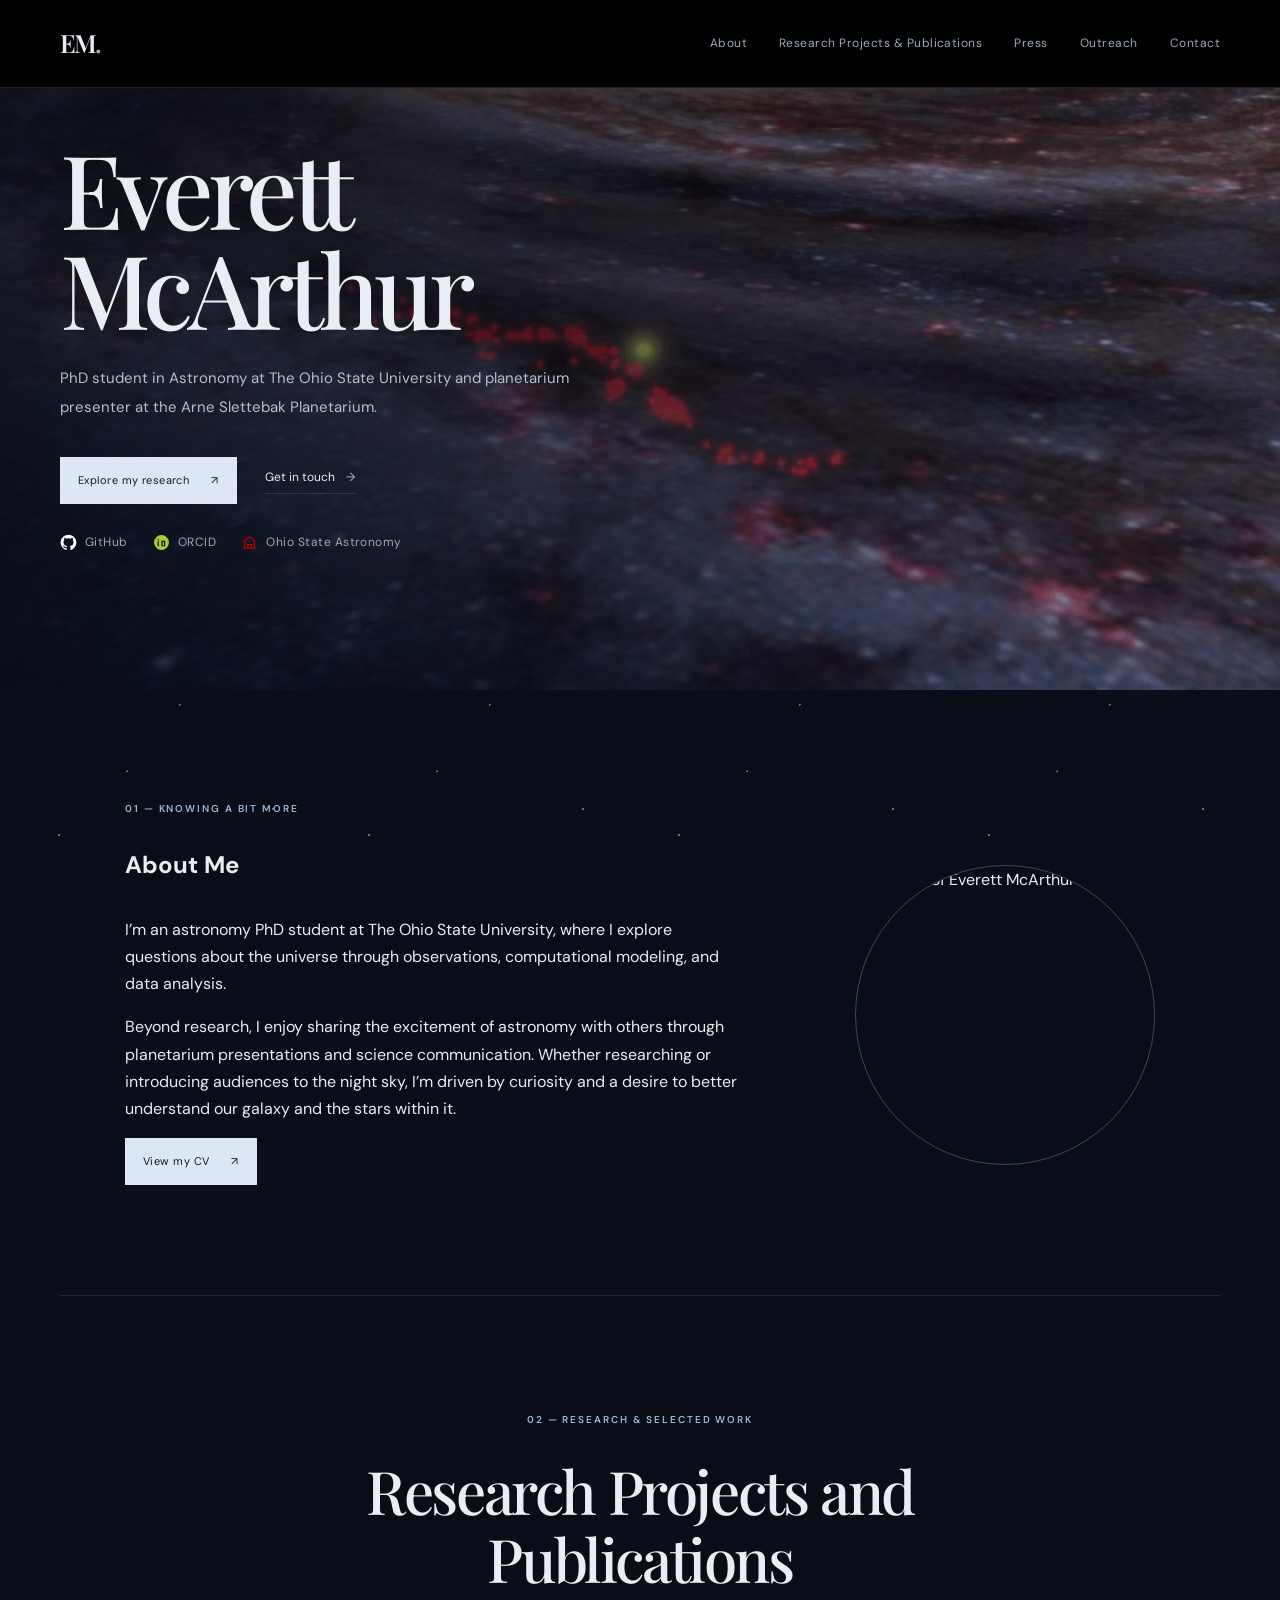
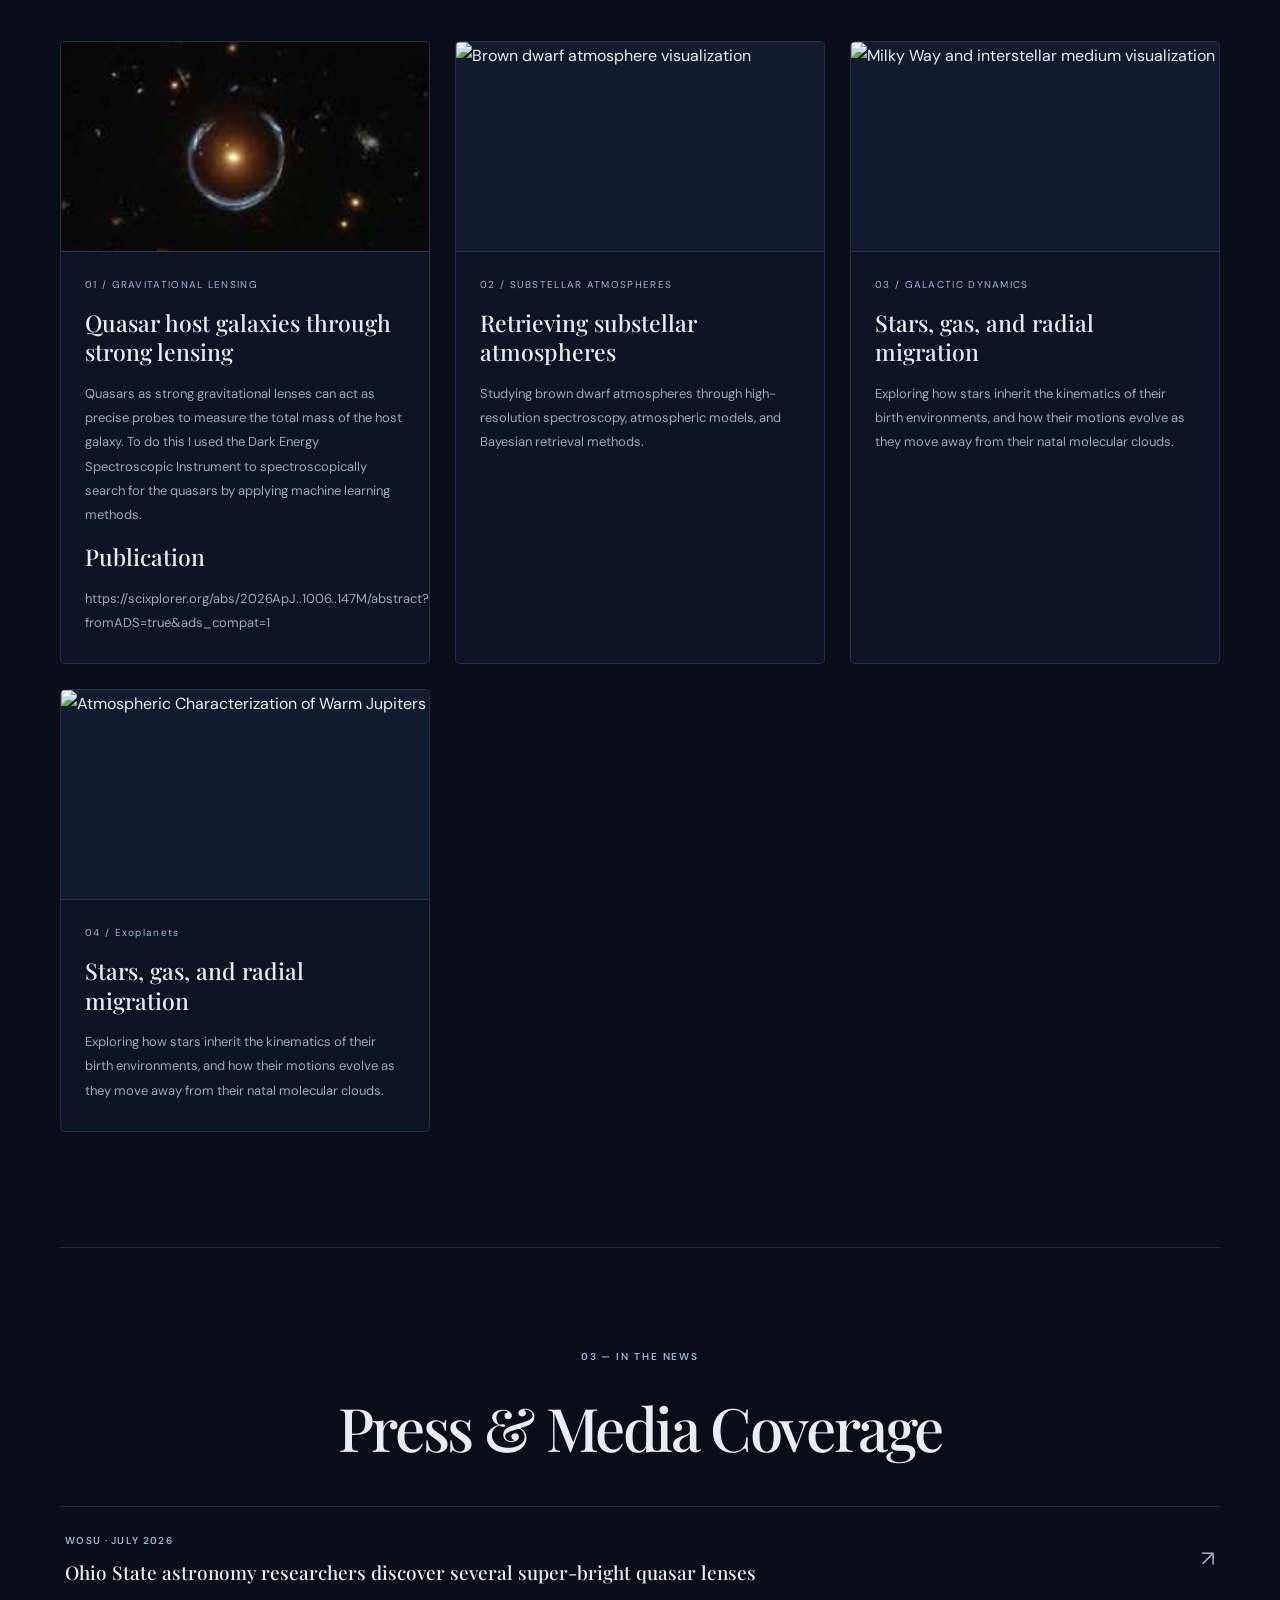
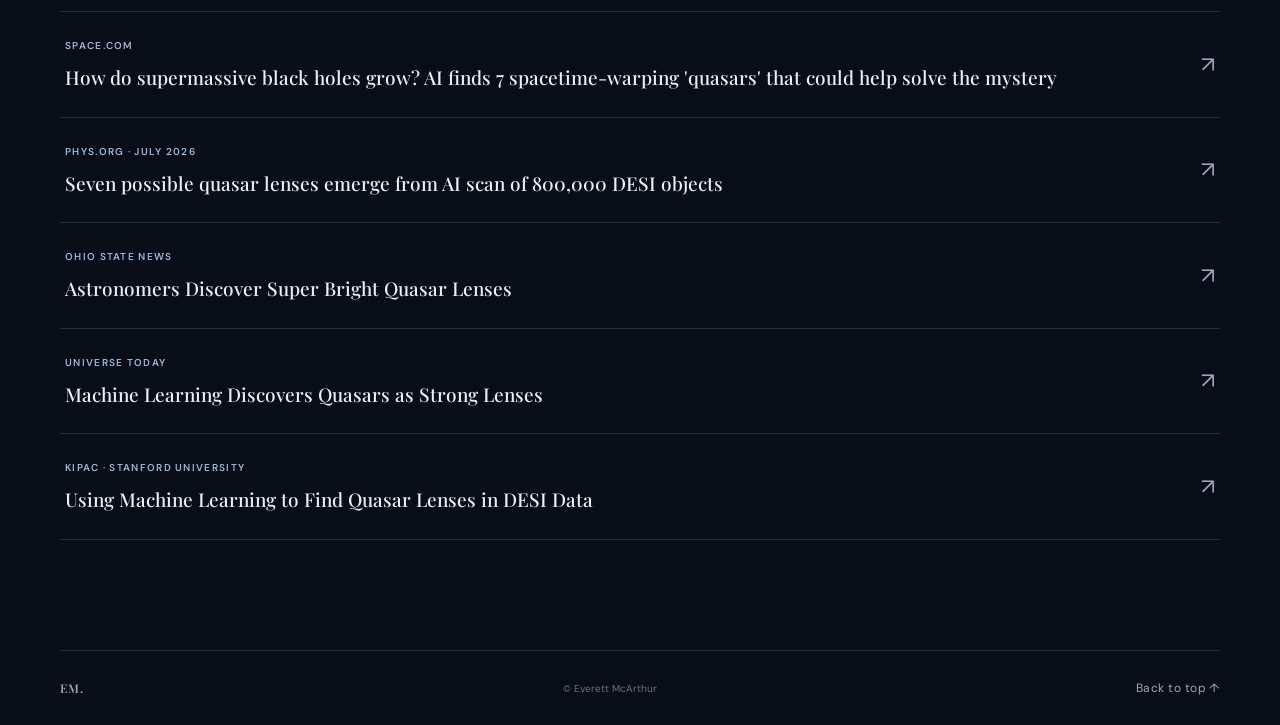
==== commit dfd98f4d: "Change CV link to button style" ====
--- a/index.html
+++ b/index.html
@@ -139,12 +139,16 @@
               and a desire to better understand our galaxy and the stars within it.
             </p>
 
-            <a class="text-link"
+            <a class="button button-primary" href="assets/everett-mcarthur-cv.pdf">
+              View my CV <span aria-hidden="true">↗</span>
+            </a>
+
+            <!-- <a class="text-link"
                href="assets/everett-mcarthur-cv.pdf"
                target="_blank"
                rel="noopener noreferrer">
               View my CV <span aria-hidden="true">↗</span>
-            </a>
+            </a> -->
 
           </div>
 
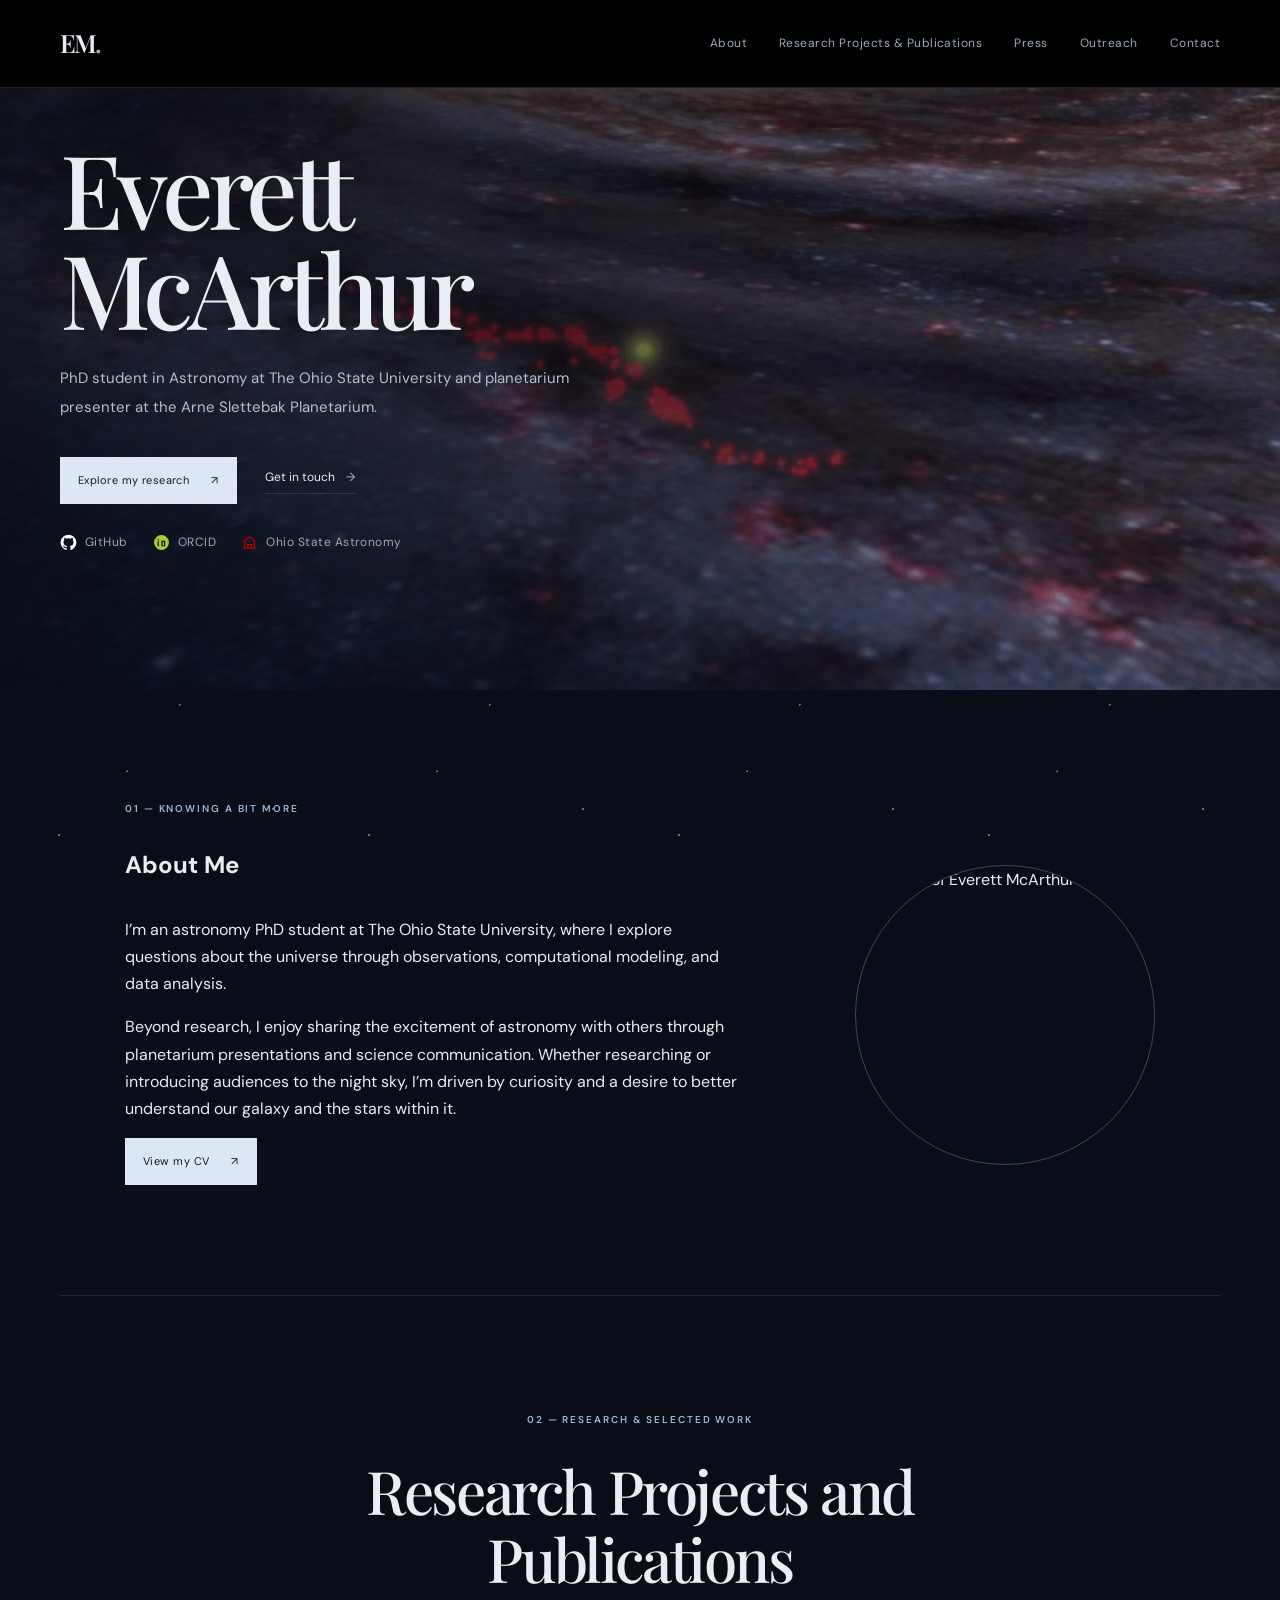
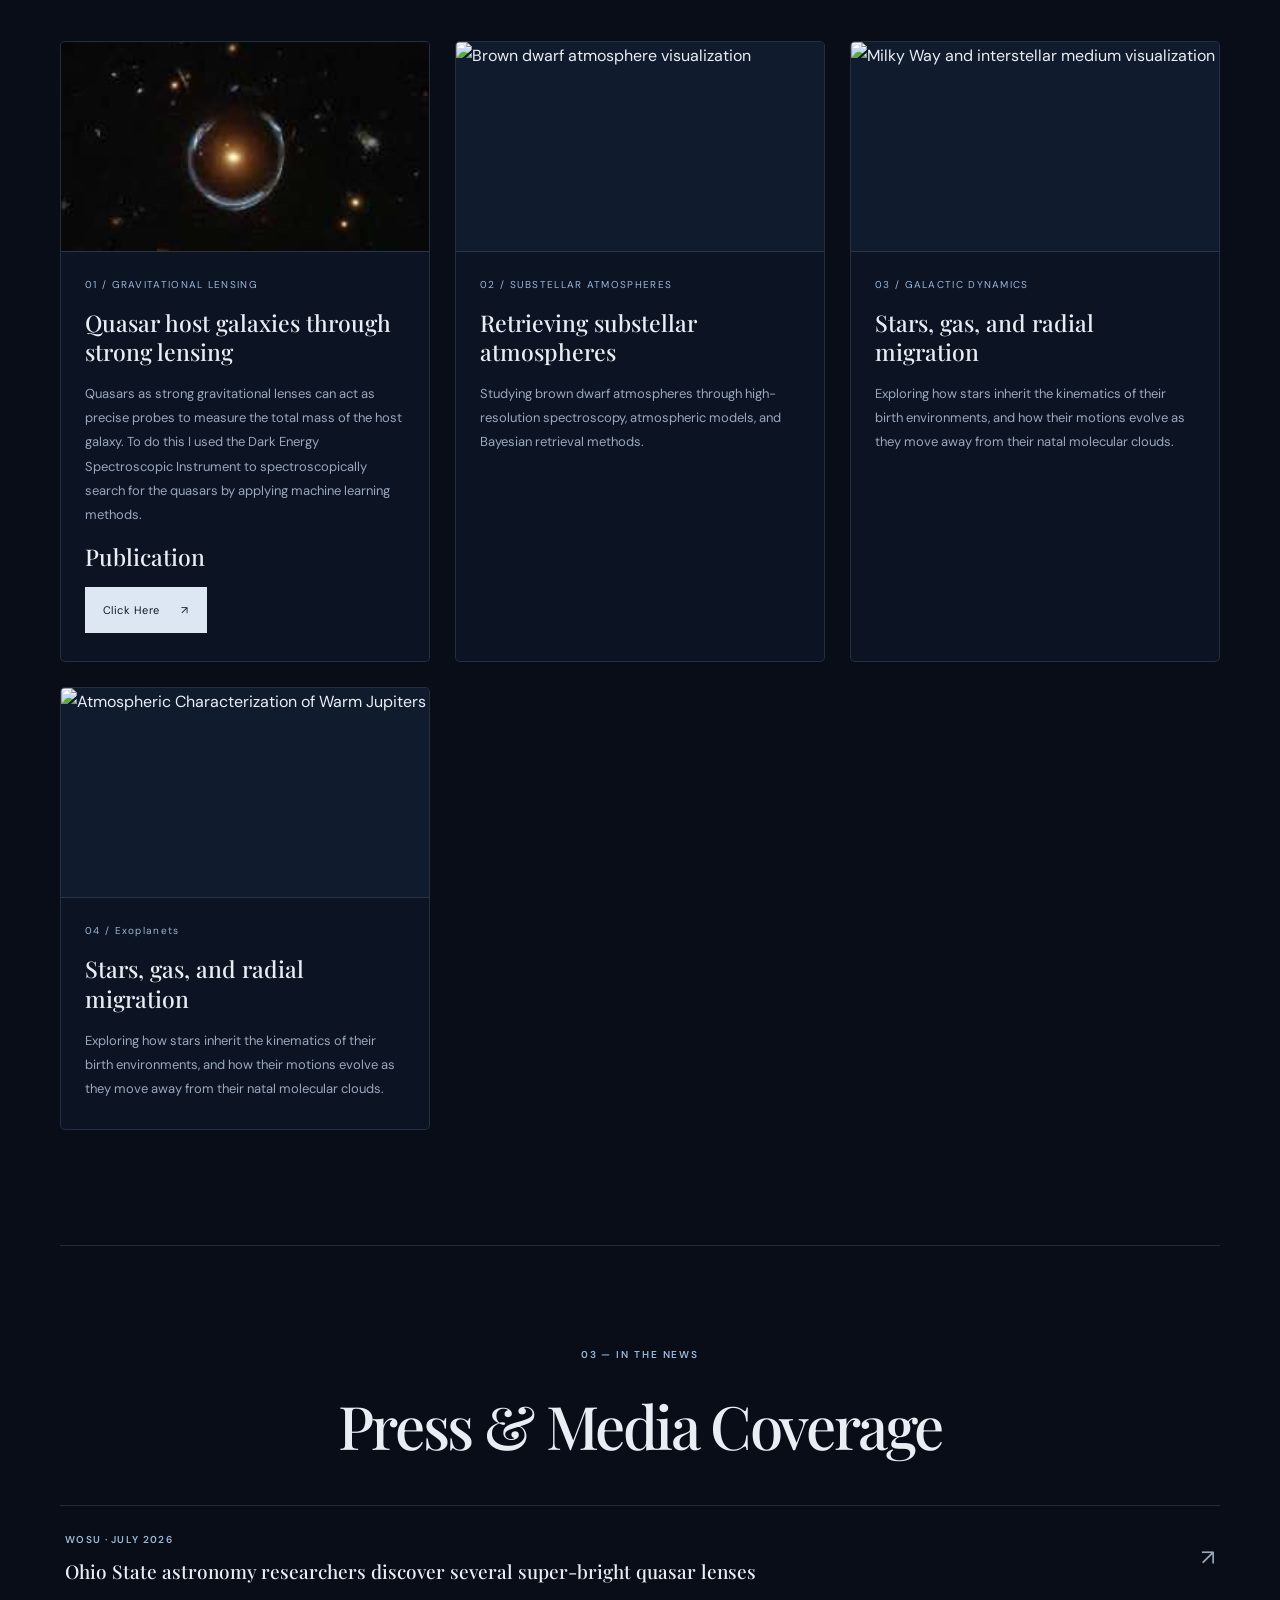
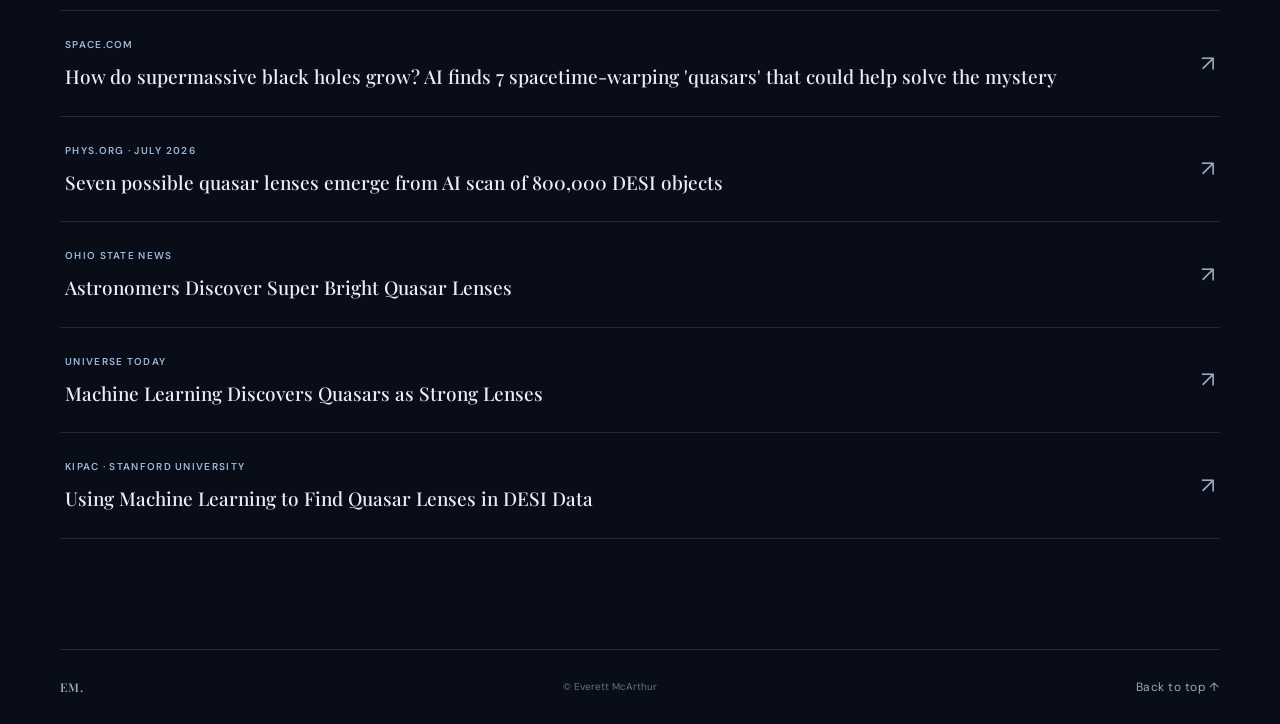
==== commit 9306070e: "Convert publication link to a button Replaced publication link text with a button for better visibil" ====
--- a/index.html
+++ b/index.html
@@ -210,9 +210,9 @@
             </p>
 
             <h3>Publication</h3>
-            <p>
-              https://scixplorer.org/abs/2026ApJ..1006..147M/abstract?fromADS=true&ads_compat=1
-            </p>
+            <a class="button button-primary" href="https://scixplorer.org/abs/2026ApJ..1006..147M/abstract?fromADS=true&ads_compat=1">
+              Click Here <span aria-hidden="true">↗</span>
+            </a>
           </div>
 
         </article>
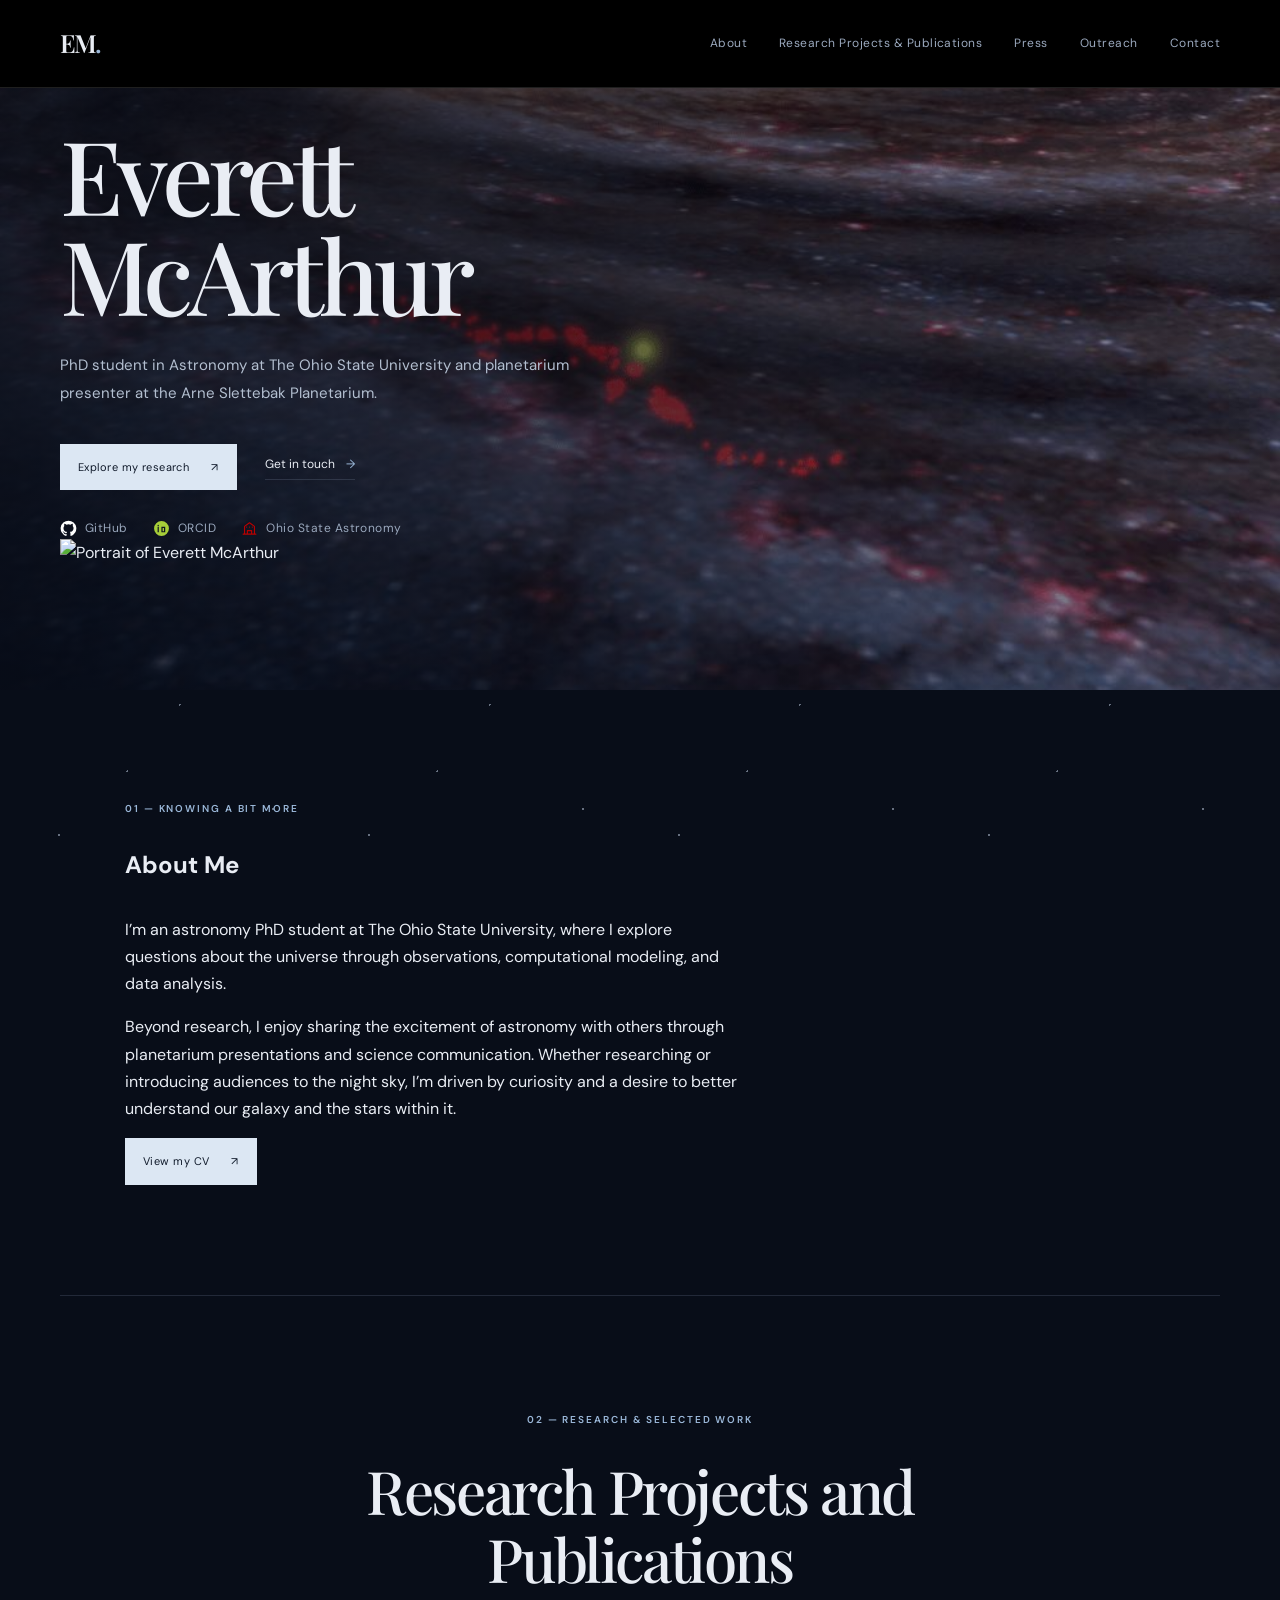
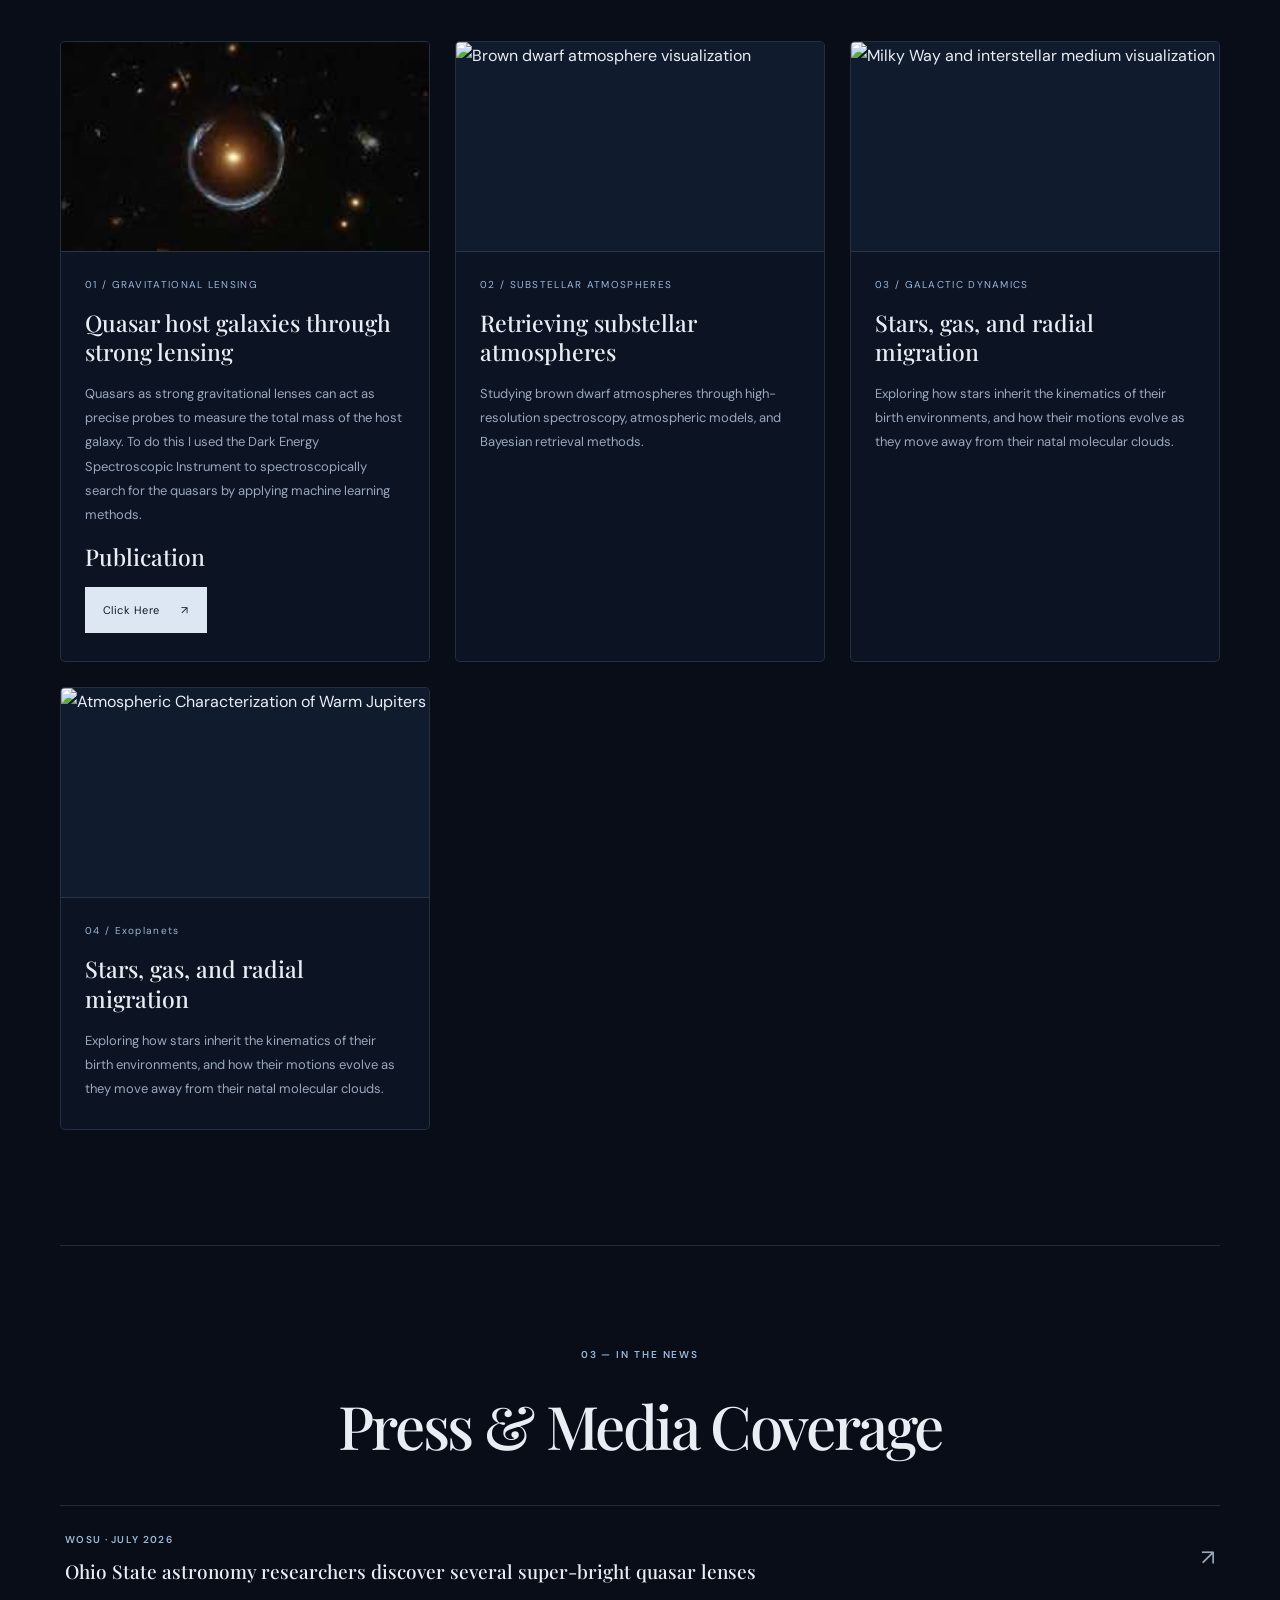
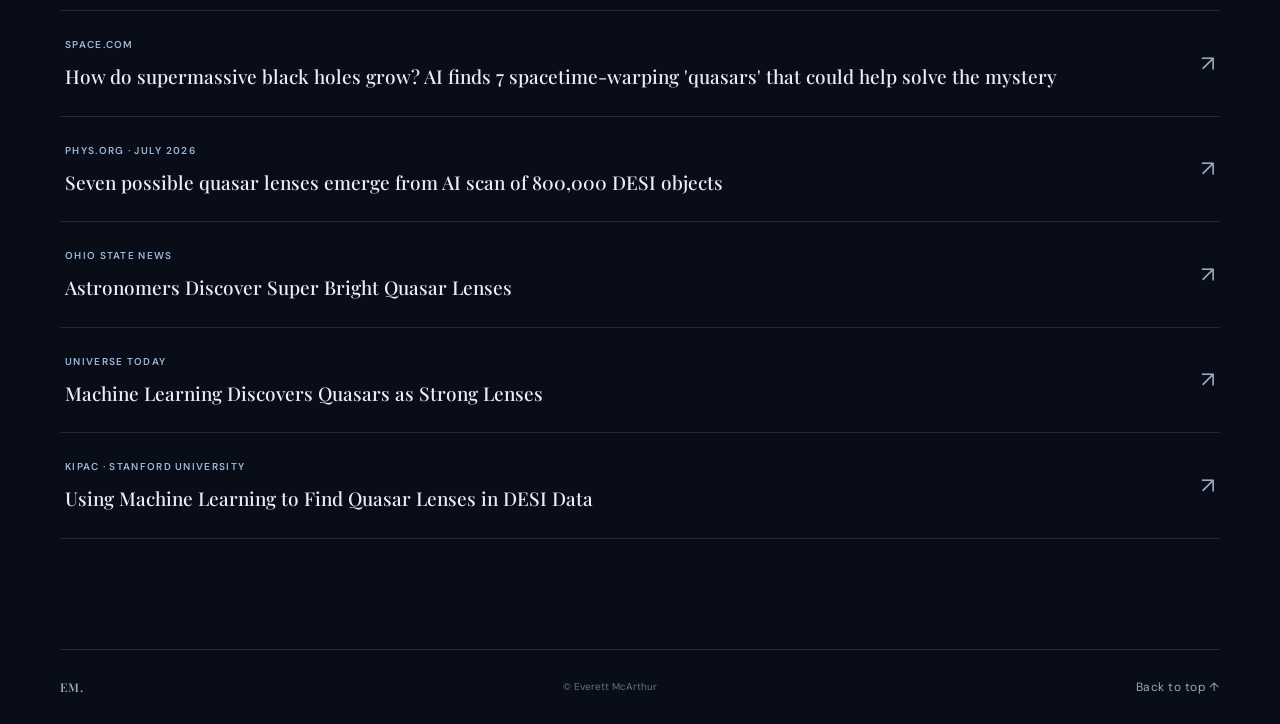
==== commit 36d8c27d: "Refactor hero section and update about me content" ====
--- a/index.html
+++ b/index.html
@@ -50,124 +50,122 @@
 
   <main>
 
+
     <!-- HERO -->
     <section class="hero section-shell" id="home">
-
-      <div class="hero-copy">
-
-        <h1>
-          Everett<br>
-          McArthur
-        </h1>
-
-        <p class="hero-intro">
-          PhD student in Astronomy at The Ohio State University and planetarium presenter at the Arne Slettebak Planetarium.
-        </p>
-
-        <div class="hero-actions">
-          <a class="button button-primary" href="#research-projects">
-            Explore my research <span aria-hidden="true">↗</span>
-          </a>
-
-          <a class="text-link" href="#contact">
-            Get in touch <span aria-hidden="true">→</span>
-          </a>
+    
+      <div class="hero-layout">
+    
+        <div class="hero-copy">
+    
+          <h1>
+            Everett<br>
+            McArthur
+          </h1>
+    
+          <p class="hero-intro">
+            PhD student in Astronomy at The Ohio State University and planetarium presenter at the Arne Slettebak Planetarium.
+          </p>
+    
+          <div class="hero-actions">
+            <a class="button button-primary" href="#research-projects">
+              Explore my research <span aria-hidden="true">↗</span>
+            </a>
+    
+            <a class="text-link" href="#contact">
+              Get in touch <span aria-hidden="true">→</span>
+            </a>
+          </div>
+    
+          <div class="hero-socials">
+    
+            <a href="https://github.com/everettmcarthur"
+               target="_blank" rel="noopener noreferrer"
+               aria-label="GitHub">
+              <svg viewBox="0 0 24 24" aria-hidden="true">
+                <path fill="currentColor" d="M12 .9a11.1 11.1 0 0 0-3.51 21.63c.55.1.76-.24.76-.54v-2.1c-3.1.67-3.75-1.32-3.75-1.32-.5-1.28-1.24-1.62-1.24-1.62-1.01-.69.08-.68.08-.68 1.12.08 1.71 1.15 1.71 1.15 1 1.7 2.62 1.21 3.26.93.1-.72.39-1.21.71-1.49-2.48-.28-5.09-1.24-5.09-5.52 0-1.22.44-2.22 1.15-3-.12-.28-.5-1.42.11-2.96 0 0 .94-.3 3.05 1.15a10.6 10.6 0 0 1 5.55 0c2.11-1.45 3.05-1.15 3.05-1.15.61 1.54.23 2.68.11 2.96.72.78 1.15 1.78 1.15 3 0 4.29-2.61 5.23-5.1 5.51.4.35.76 1.02.76 2.06v3.05c0 .3.2.65.77.54A11.1 11.1 0 0 0 12 .9Z"/>
+              </svg>
+              <span>GitHub</span>
+            </a>
+    
+            <a href="https://orcid.org/0009-0005-6918-034X"
+               target="_blank" rel="noopener noreferrer"
+               aria-label="ORCID">
+              <svg viewBox="0 0 24 24" aria-hidden="true">
+                <path fill="currentColor" d="M12 1.5a10.5 10.5 0 1 0 0 21 10.5 10.5 0 0 0 0-21ZM8.2 17.4H6.5V9.7h1.7v7.7ZM7.35 8.7a1 1 0 1 1 0-2 1 1 0 0 1 0 2Zm9.9 8.7h-5.4V9.7h5.4v7.7Zm-1.7-6.2h-2v4.7h2v-4.7Z"/>
+              </svg>
+              <span>ORCID</span>
+            </a>
+    
+            <a href="https://astronomy.osu.edu/people/mcarthur.56"
+               target="_blank" rel="noopener noreferrer"
+               aria-label="Ohio State Astronomy profile">
+              <svg viewBox="0 0 24 24" aria-hidden="true">
+                <path fill="none" stroke="currentColor" stroke-width="1.6" stroke-linecap="round" stroke-linejoin="round" d="M3 20h18M5 20V9l7-5 7 5v11M9 20v-5h6v5M8 10h.01M12 10h.01M16 10h.01"/>
+              </svg>
+              <span>Ohio State Astronomy</span>
+            </a>
+    
+          </div>
+    
         </div>
-
-        <div class="hero-socials">
-
-          <a href="https://github.com/everettmcarthur"
-             target="_blank" rel="noopener noreferrer"
-             aria-label="GitHub">
-            <svg viewBox="0 0 24 24" aria-hidden="true">
-              <path fill="currentColor" d="M12 .9a11.1 11.1 0 0 0-3.51 21.63c.55.1.76-.24.76-.54v-2.1c-3.1.67-3.75-1.32-3.75-1.32-.5-1.28-1.24-1.62-1.24-1.62-1.01-.69.08-.68.08-.68 1.12.08 1.71 1.15 1.71 1.15 1 1.7 2.62 1.21 3.26.93.1-.72.39-1.21.71-1.49-2.48-.28-5.09-1.24-5.09-5.52 0-1.22.44-2.22 1.15-3-.12-.28-.5-1.42.11-2.96 0 0 .94-.3 3.05 1.15a10.6 10.6 0 0 1 5.55 0c2.11-1.45 3.05-1.15 3.05-1.15.61 1.54.23 2.68.11 2.96.72.78 1.15 1.78 1.15 3 0 4.29-2.61 5.23-5.1 5.51.4.35.76 1.02.76 2.06v3.05c0 .3.2.65.77.54A11.1 11.1 0 0 0 12 .9Z"/>
-            </svg>
-            <span>GitHub</span>
-          </a>
-
-          <a href="https://orcid.org/0009-0005-6918-034X"
-             target="_blank" rel="noopener noreferrer"
-             aria-label="ORCID">
-            <svg viewBox="0 0 24 24" aria-hidden="true">
-              <path fill="currentColor" d="M12 1.5a10.5 10.5 0 1 0 0 21 10.5 10.5 0 0 0 0-21ZM8.2 17.4H6.5V9.7h1.7v7.7ZM7.35 8.7a1 1 0 1 1 0-2 1 1 0 0 1 0 2Zm9.9 8.7h-5.4V9.7h5.4v7.7Zm-1.7-6.2h-2v4.7h2v-4.7Z"/>
-            </svg>
-            <span>ORCID</span>
-          </a>
-
-          <a href="https://astronomy.osu.edu/people/mcarthur.56"
-             target="_blank" rel="noopener noreferrer"
-             aria-label="Ohio State Astronomy profile">
-            <svg viewBox="0 0 24 24" aria-hidden="true">
-              <path fill="none" stroke="currentColor" stroke-width="1.6" stroke-linecap="round" stroke-linejoin="round" d="M3 20h18M5 20V9l7-5 7 5v11M9 20v-5h6v5M8 10h.01M12 10h.01M16 10h.01"/>
-            </svg>
-            <span>Ohio State Astronomy</span>
-          </a>
-
+    
+        <!-- PROFILE PHOTO -->
+        <div class="hero-profile">
+          <div class="hero-profile-frame">
+            <img
+              src="assets/profile.jpeg"
+              alt="Portrait of Everett McArthur"
+              class="hero-profile-photo"
+            >
+          </div>
         </div>
-
-      </div>
-
+    
+      </div>
+    
     </section>
+
 
 
     <!-- ABOUT -->
     <section class="about-section section-shell" id="about">
-
+    
       <p class="section-kicker">01 — KNOWING A BIT MORE</p>
-
+    
       <div class="about-grid">
-
+    
         <div class="about-copy">
-
-          <h2>
-            About Me<br>
-          </h2>
-
+    
+          <h2>About Me</h2>
+    
           <div class="body-copy">
-
+    
             <p>
               I’m an astronomy PhD student at The Ohio State University,
               where I explore questions about the universe through
               observations, computational modeling, and data analysis.
             </p>
-
+    
             <p>
               Beyond research, I enjoy sharing the excitement of astronomy
               with others through planetarium presentations and science
-              communication. Whether researching or
-              introducing audiences to the night sky, I’m driven by curiosity
-              and a desire to better understand our galaxy and the stars within it.
-            </p>
-
+              communication. Whether researching or introducing audiences
+              to the night sky, I’m driven by curiosity and a desire to better
+              understand our galaxy and the stars within it.
+            </p>
+    
             <a class="button button-primary" href="assets/everett-mcarthur-cv.pdf">
               View my CV <span aria-hidden="true">↗</span>
             </a>
-
-            <!-- <a class="text-link"
-               href="assets/everett-mcarthur-cv.pdf"
-               target="_blank"
-               rel="noopener noreferrer">
-              View my CV <span aria-hidden="true">↗</span>
-            </a> -->
-
-          </div>
-
+    
+          </div>
+    
         </div>
-
-        <div class="about-visual">
-          <div class="profile-frame">
-            <img
-              src="assets/profile.jpeg"
-              alt="Portrait of Everett McArthur"
-              class="profile-photo"
-              loading="lazy"
-            >
-          </div>
-        </div>
-
-      </div>
-
+    
+      </div>
+    
     </section>
+    
 
 
     <!-- RESEARCH PROJECTS AND PUBLICATIONS -->
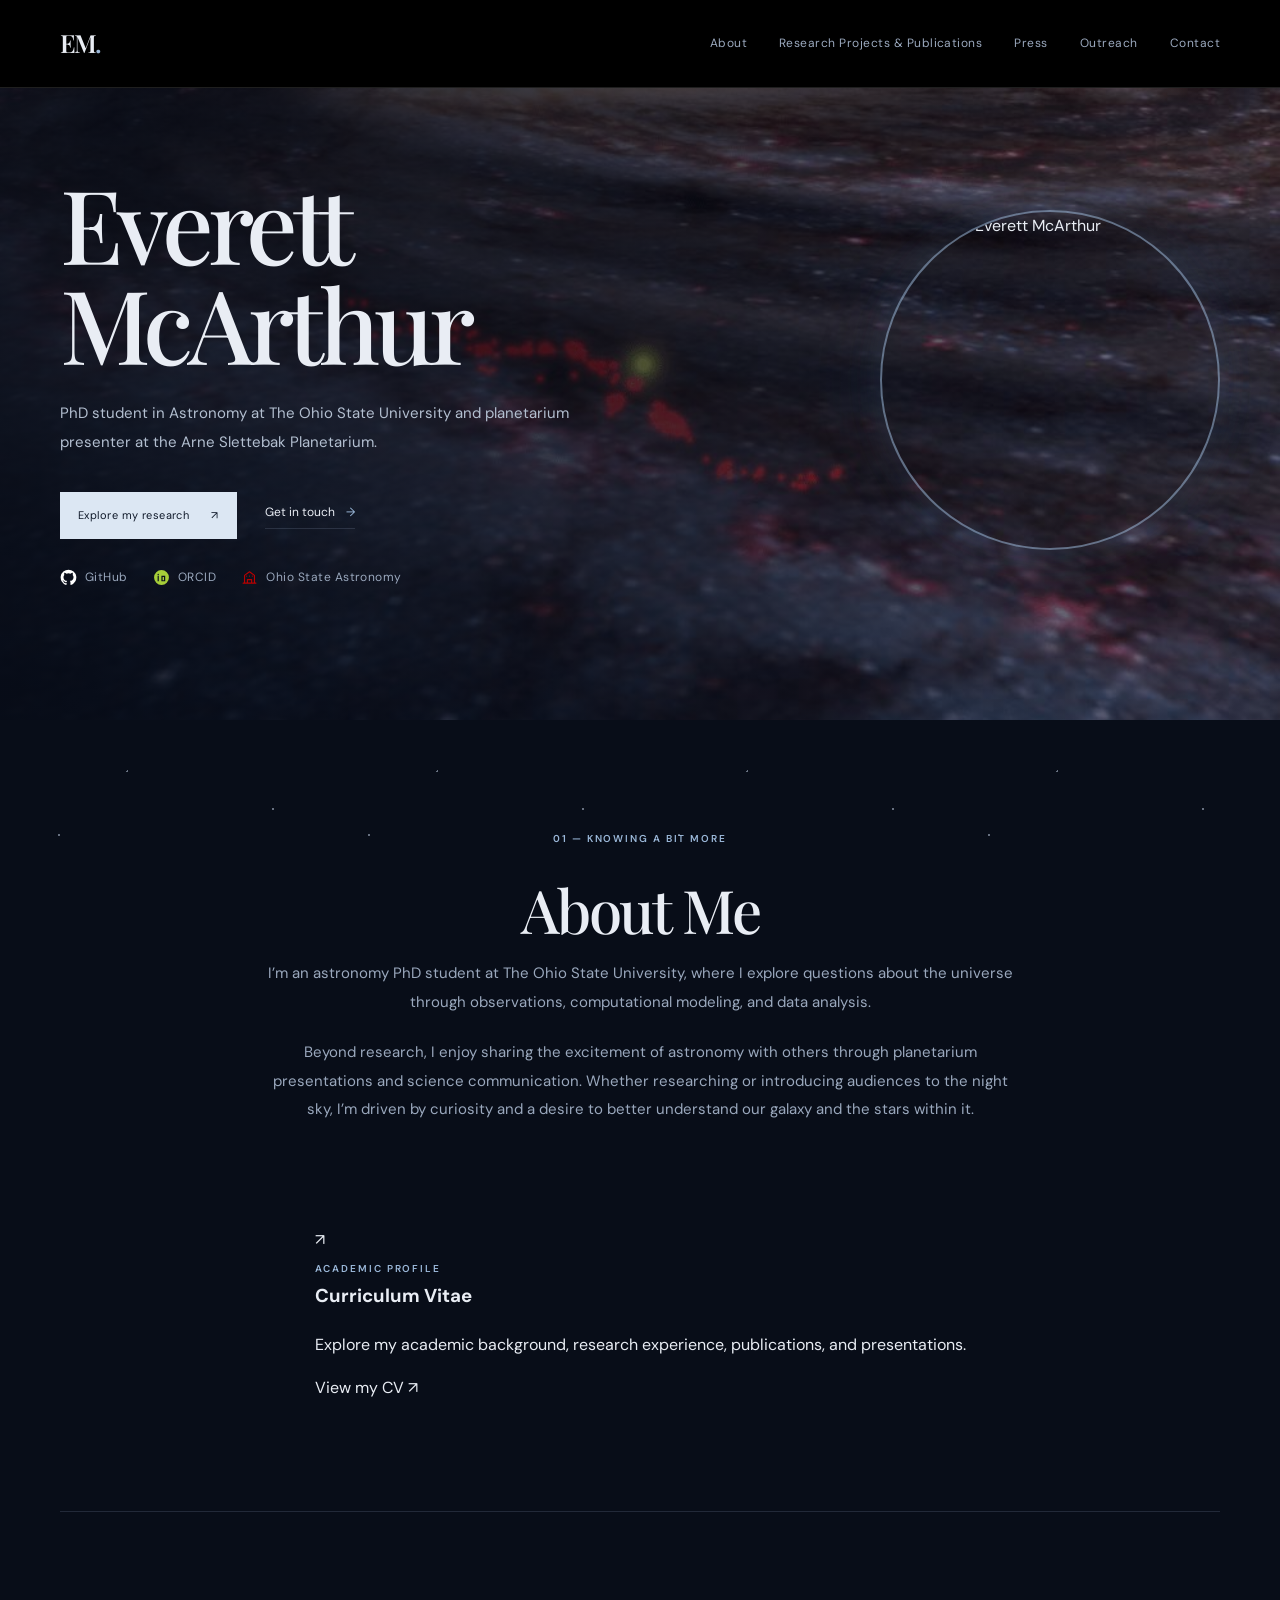
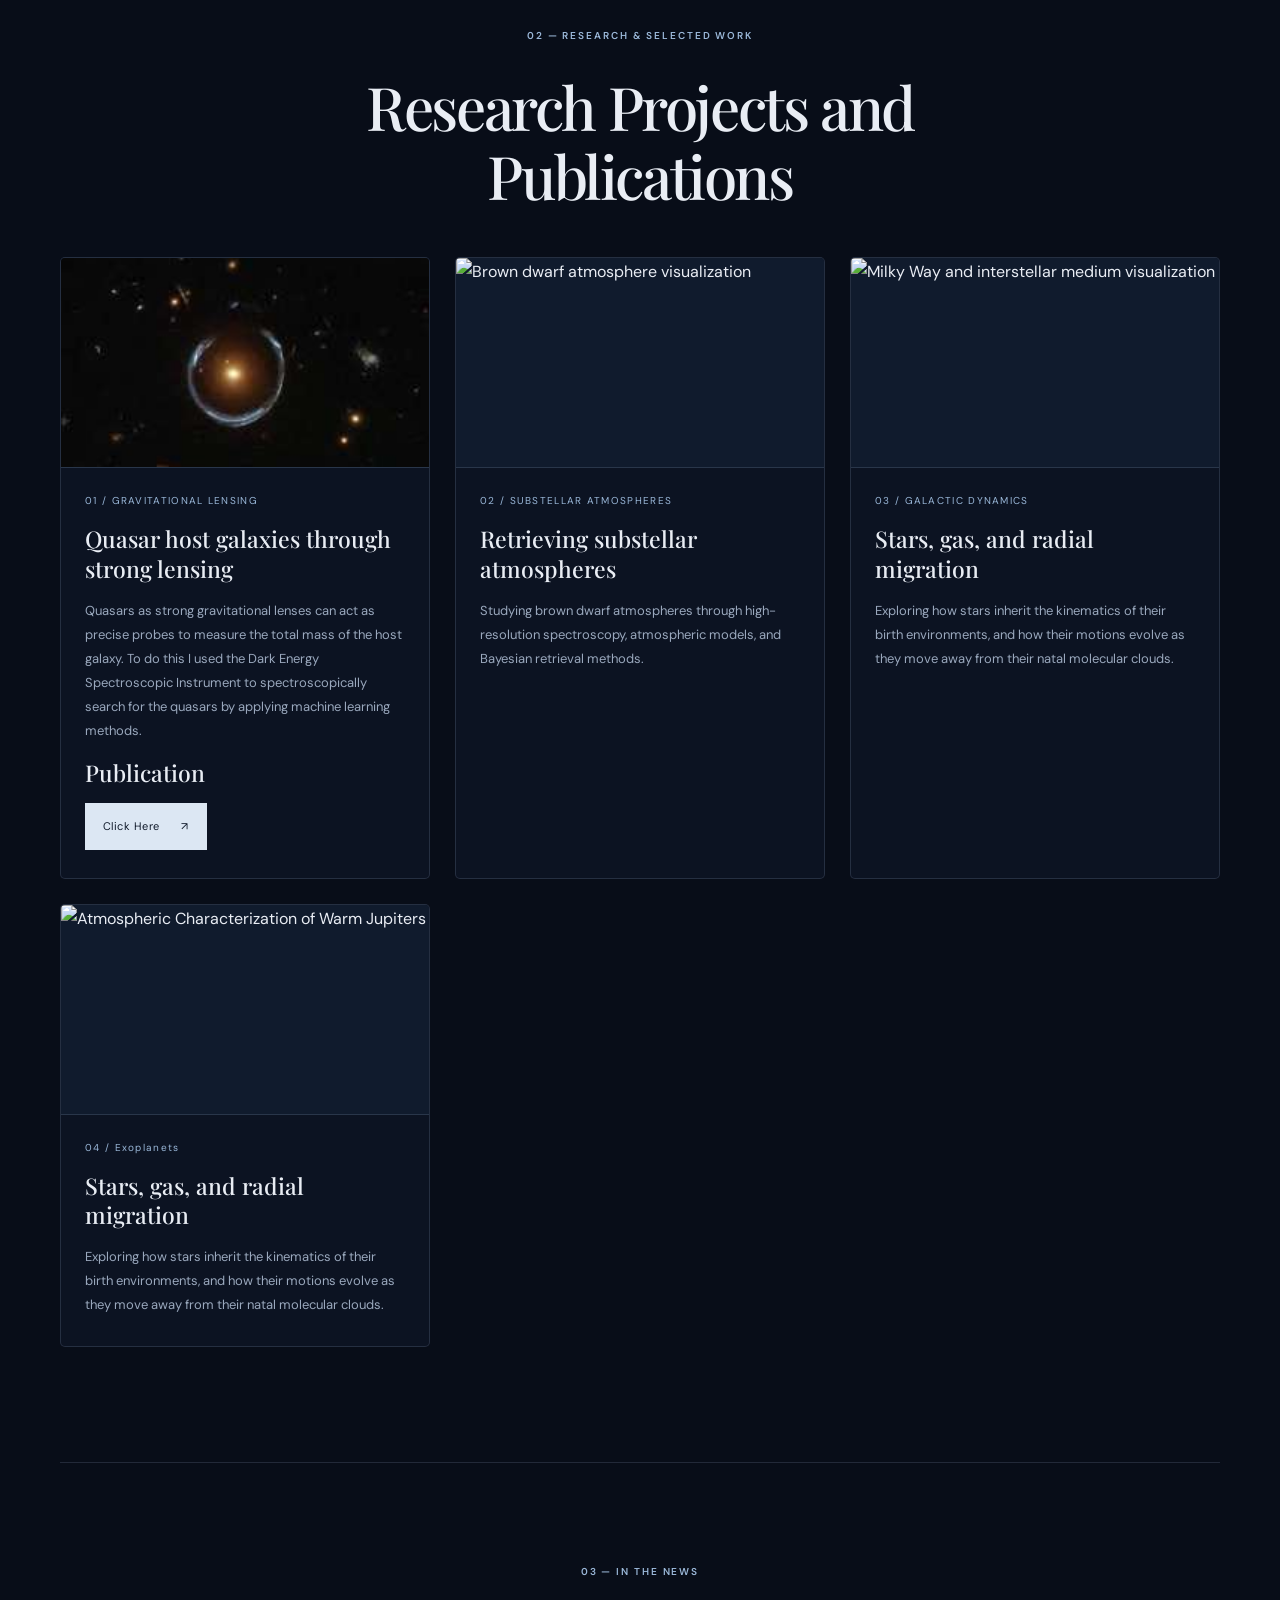
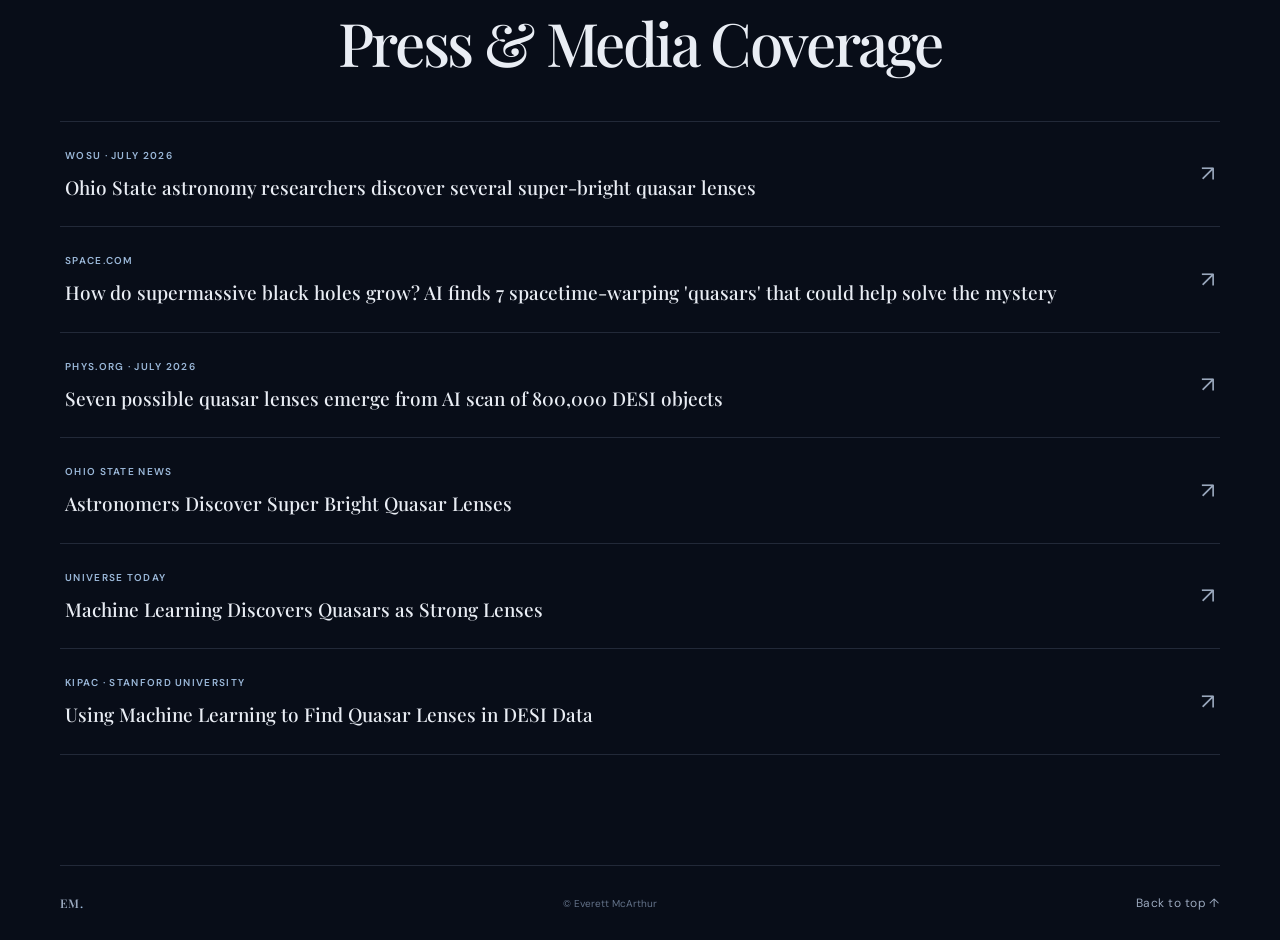
==== commit 57a78967: "Add academic profile section with CV link Added a new section for academic profile with CV link." ====
--- a/index.html
+++ b/index.html
@@ -127,6 +127,7 @@
 
 
 
+
     <!-- ABOUT -->
     <section class="about-section section-shell" id="about">
     
@@ -154,18 +155,31 @@
               understand our galaxy and the stars within it.
             </p>
     
-            <a class="button button-primary" href="assets/everett-mcarthur-cv.pdf">
-              View my CV <span aria-hidden="true">↗</span>
-            </a>
-    
           </div>
     
         </div>
     
+        <a class="about-cv" href="assets/everett-mcarthur-cv.pdf"
+           target="_blank" rel="noopener noreferrer">
+    
+          <div class="about-cv-icon">↗</div>
+    
+          <div class="about-cv-content">
+            <span class="section-kicker">ACADEMIC PROFILE</span>
+            <h3>Curriculum Vitae</h3>
+            <p>
+              Explore my academic background, research experience,
+              publications, and presentations.
+            </p>
+            <span class="about-cv-link">View my CV ↗</span>
+          </div>
+    
+        </a>
+    
       </div>
     
     </section>
-    
+
 
 
     <!-- RESEARCH PROJECTS AND PUBLICATIONS -->
--- a/styles.css
+++ b/styles.css
@@ -779,3 +779,211 @@
   }
 }
 
+
+/* ============================================================
+   UPDATED HERO — TEXT LEFT, PROFILE PHOTO RIGHT
+   ============================================================ */
+
+.hero.section-shell {
+  width: 100%;
+  max-width: none;
+  min-height: 720px;
+  margin: 0;
+
+  display: flex;
+  align-items: center;
+
+  padding: 120px max(32px, calc((100vw - 1160px) / 2)) 80px;
+
+  background-image:
+    linear-gradient(
+      90deg,
+      rgba(8, 13, 24, .90) 0%,
+      rgba(8, 13, 24, .70) 55%,
+      rgba(8, 13, 24, .35) 100%
+    ),
+    url("assets/milky-way.jpg");
+
+  background-size: cover;
+  background-position: center 48%;
+}
+
+/* Two-column hero layout */
+
+.hero-layout {
+  width: 100%;
+  max-width: 1160px;
+  margin: 0 auto;
+
+  display: grid;
+  grid-template-columns: 1.3fr 0.7fr;
+  align-items: center;
+  gap: 60px;
+}
+
+.hero-copy {
+  max-width: 700px;
+}
+
+/* Profile picture on the right */
+
+.hero-profile {
+  display: flex;
+  justify-content: flex-end;
+  align-items: center;
+}
+
+.hero-profile-frame {
+  width: 340px;
+  height: 340px;
+
+  border-radius: 50%;
+  overflow: hidden;
+
+  border: 2px solid rgba(155, 184, 217, 0.55);
+
+  box-shadow:
+    0 0 35px rgba(100, 145, 195, 0.12),
+    0 0 80px rgba(100, 145, 195, 0.08);
+}
+
+.hero-profile-photo {
+  display: block;
+  width: 100%;
+  height: 100%;
+
+  object-fit: cover;
+  object-position: center 35%;
+}
+
+/* ============================================================
+   CENTERED ABOUT SECTION
+   ============================================================ */
+
+.about-section {
+  padding: 110px 65px;
+}
+
+.about-section .section-kicker {
+  text-align: center;
+}
+
+.about-grid {
+  display: grid;
+  grid-template-columns: 1fr;
+  justify-items: center;
+
+  max-width: 850px;
+  margin: 0 auto;
+}
+
+.about-copy {
+  max-width: 850px;
+  width: 100%;
+  text-align: center;
+}
+
+.about-copy h2 {
+  margin-bottom: 30px;
+
+  font: 500 clamp(38px, 5vw, 60px)/1.14 var(--serif);
+  letter-spacing: -.04em;
+}
+
+.about-copy .body-copy {
+  max-width: 760px;
+  margin: 0 auto;
+}
+
+.about-copy .body-copy p {
+  color: var(--muted);
+  font-size: 15px;
+  line-height: 1.9;
+  margin-bottom: 22px;
+}
+
+.about-copy .button {
+  margin-top: 12px;
+}
+
+/* ============================================================
+   RESPONSIVE LAYOUT
+   ============================================================ */
+
+@media (max-width: 950px) {
+
+  .hero-layout {
+    grid-template-columns: 1.2fr 0.8fr;
+    gap: 30px;
+  }
+
+  .hero-profile-frame {
+    width: 270px;
+    height: 270px;
+  }
+
+}
+
+@media (max-width: 760px) {
+
+  .hero.section-shell {
+    min-height: auto;
+    padding: 130px 25px 75px;
+  }
+
+  .hero-layout {
+    grid-template-columns: 1fr;
+    gap: 45px;
+  }
+
+  .hero-copy {
+    max-width: 100%;
+  }
+
+  .hero-profile {
+    justify-content: center;
+  }
+
+  .hero-profile-frame {
+    width: 240px;
+    height: 240px;
+  }
+
+  .about-section {
+    padding: 75px 25px;
+  }
+
+  .about-copy {
+    text-align: center;
+  }
+
+}
+
+/* More compact About Me section */
+.about {
+  padding-top: 55px;
+  padding-bottom: 55px;
+}
+
+.about-copy {
+  max-width: 760px;
+  margin: 0 auto;
+  text-align: center;
+}
+
+.about-copy .section-kicker {
+  margin-bottom: 8px;
+}
+
+.about-copy h2 {
+  margin-bottom: 16px;
+}
+
+.about-copy p {
+  margin-bottom: 12px;
+  line-height: 1.65;
+}
+
+.about-copy .button {
+  margin-top: 8px;
+}
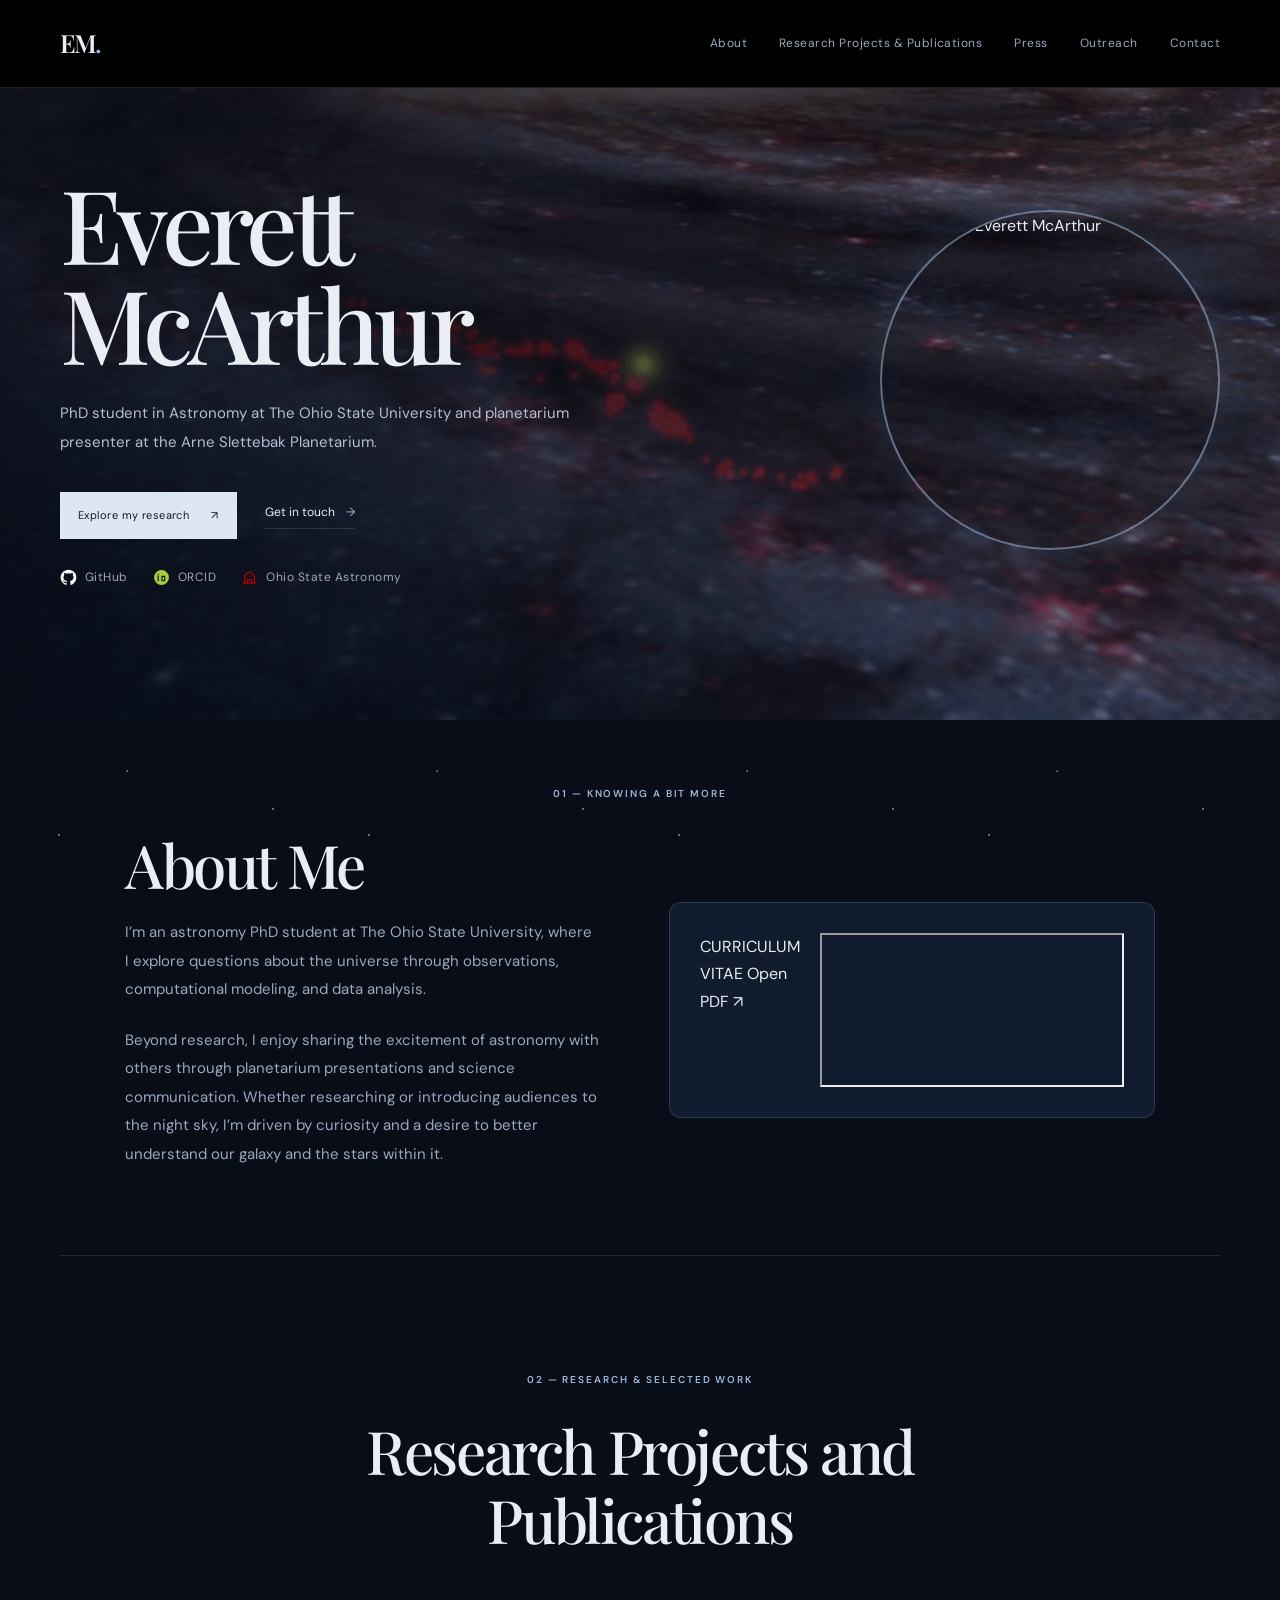
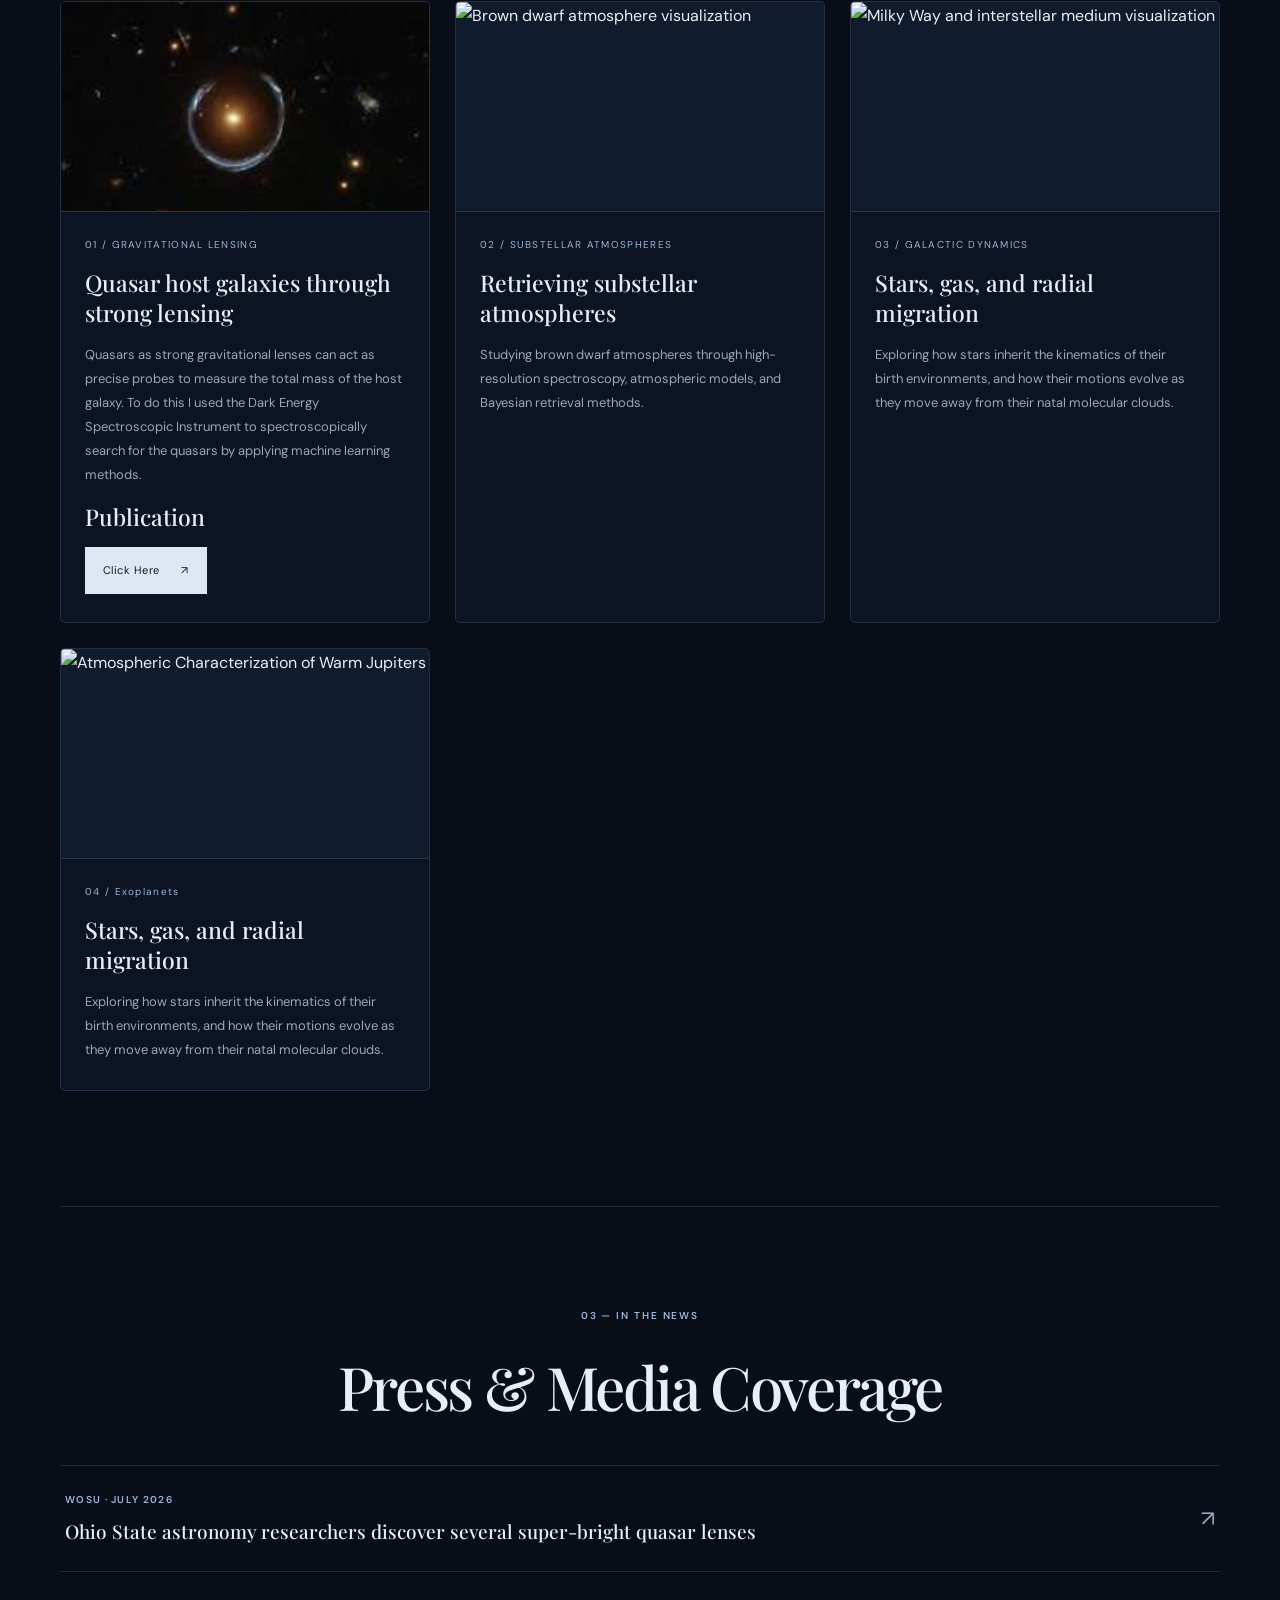
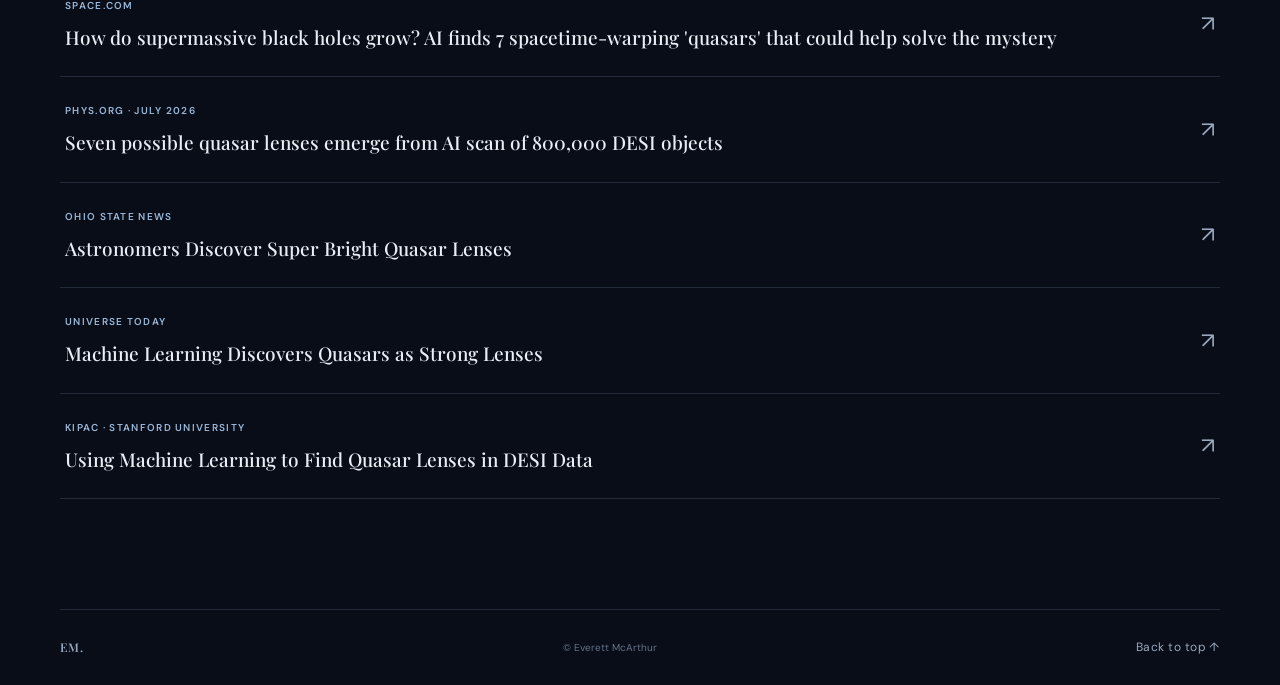
==== commit 12b0d397: "Add inline CV preview to about section Replaced CV link with an inline PDF preview." ====
--- a/index.html
+++ b/index.html
@@ -128,6 +128,7 @@
 
 
 
+
     <!-- ABOUT -->
     <section class="about-section section-shell" id="about">
     
@@ -135,6 +136,7 @@
     
       <div class="about-grid">
     
+        <!-- LEFT: ABOUT ME -->
         <div class="about-copy">
     
           <h2>About Me</h2>
@@ -159,22 +161,24 @@
     
         </div>
     
-        <a class="about-cv" href="assets/everett-mcarthur-cv.pdf"
-           target="_blank" rel="noopener noreferrer">
-    
-          <div class="about-cv-icon">↗</div>
-    
-          <div class="about-cv-content">
-            <span class="section-kicker">ACADEMIC PROFILE</span>
-            <h3>Curriculum Vitae</h3>
-            <p>
-              Explore my academic background, research experience,
-              publications, and presentations.
-            </p>
-            <span class="about-cv-link">View my CV ↗</span>
-          </div>
-    
-        </a>
+        <!-- RIGHT: INLINE CV PREVIEW -->
+        <div class="about-cv">
+    
+          <div class="about-cv-header">
+            <span>CURRICULUM VITAE</span>
+            <a href="assets/everett-mcarthur-cv.pdf"
+               target="_blank"
+               rel="noopener noreferrer">
+              Open PDF ↗
+            </a>
+          </div>
+    
+          <iframe
+            src="assets/everett-mcarthur-cv.pdf#toolbar=0&navpanes=0&scrollbar=0"
+            title="Everett McArthur Curriculum Vitae">
+          </iframe>
+    
+        </div>
     
       </div>
     
--- a/styles.css
+++ b/styles.css
@@ -987,3 +987,89 @@
 .about-copy .button {
   margin-top: 8px;
 }
+
+
+
+/* ABOUT SECTION */
+.about-section {
+  padding-top: 65px;
+  padding-bottom: 65px;
+}
+
+.about-grid {
+  display: grid;
+  grid-template-columns: 1.5fr 0.8fr;
+  align-items: center;
+  gap: 70px;
+  max-width: 1100px;
+  margin: 0 auto;
+}
+
+.about-copy {
+  text-align: left;
+  max-width: 680px;
+}
+
+.about-copy h2 {
+  margin-bottom: 20px;
+}
+
+/* CV PANEL */
+.about-cv {
+  display: flex;
+  gap: 20px;
+  align-items: flex-start;
+  padding: 30px;
+  background: var(--panel);
+  border: 1px solid rgba(155, 184, 217, 0.2);
+  border-radius: 12px;
+  text-decoration: none;
+  color: var(--text);
+  transition: transform 0.25s ease, border-color 0.25s ease;
+}
+
+.about-cv:hover {
+  transform: translateY(-4px);
+  border-color: var(--accent);
+}
+
+.about-cv-icon {
+  font-size: 28px;
+  color: var(--accent);
+  flex-shrink: 0;
+}
+
+.about-cv-content h3 {
+  margin: 10px 0;
+  font-size: 1.25rem;
+}
+
+.about-cv-content p {
+  color: var(--muted);
+  font-size: 0.9rem;
+  line-height: 1.65;
+  margin-bottom: 18px;
+}
+
+.about-cv-link {
+  color: var(--accent);
+  font-size: 0.9rem;
+  font-weight: 600;
+}
+
+/* MOBILE */
+@media (max-width: 760px) {
+  .about-section {
+    padding-top: 50px;
+    padding-bottom: 50px;
+  }
+
+  .about-grid {
+    grid-template-columns: 1fr;
+    gap: 30px;
+  }
+
+  .about-copy {
+    max-width: 100%;
+  }
+}
